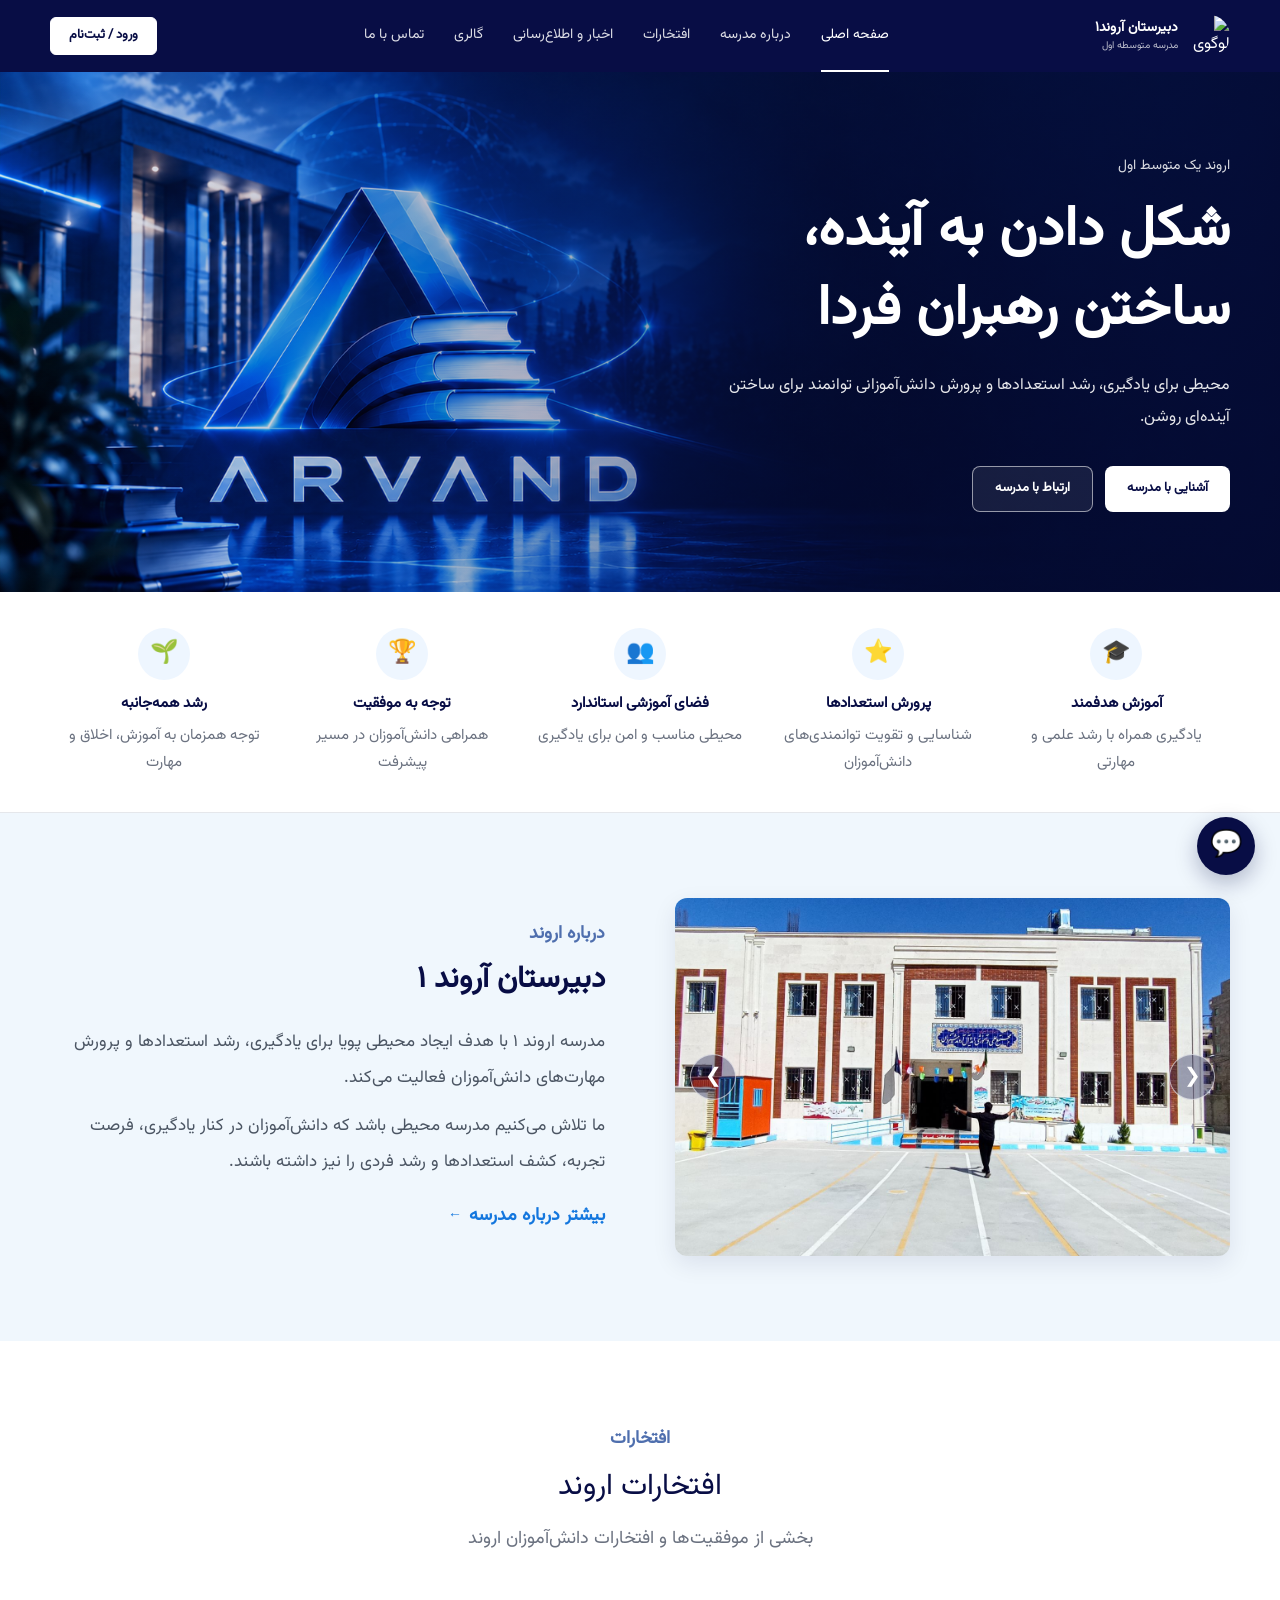
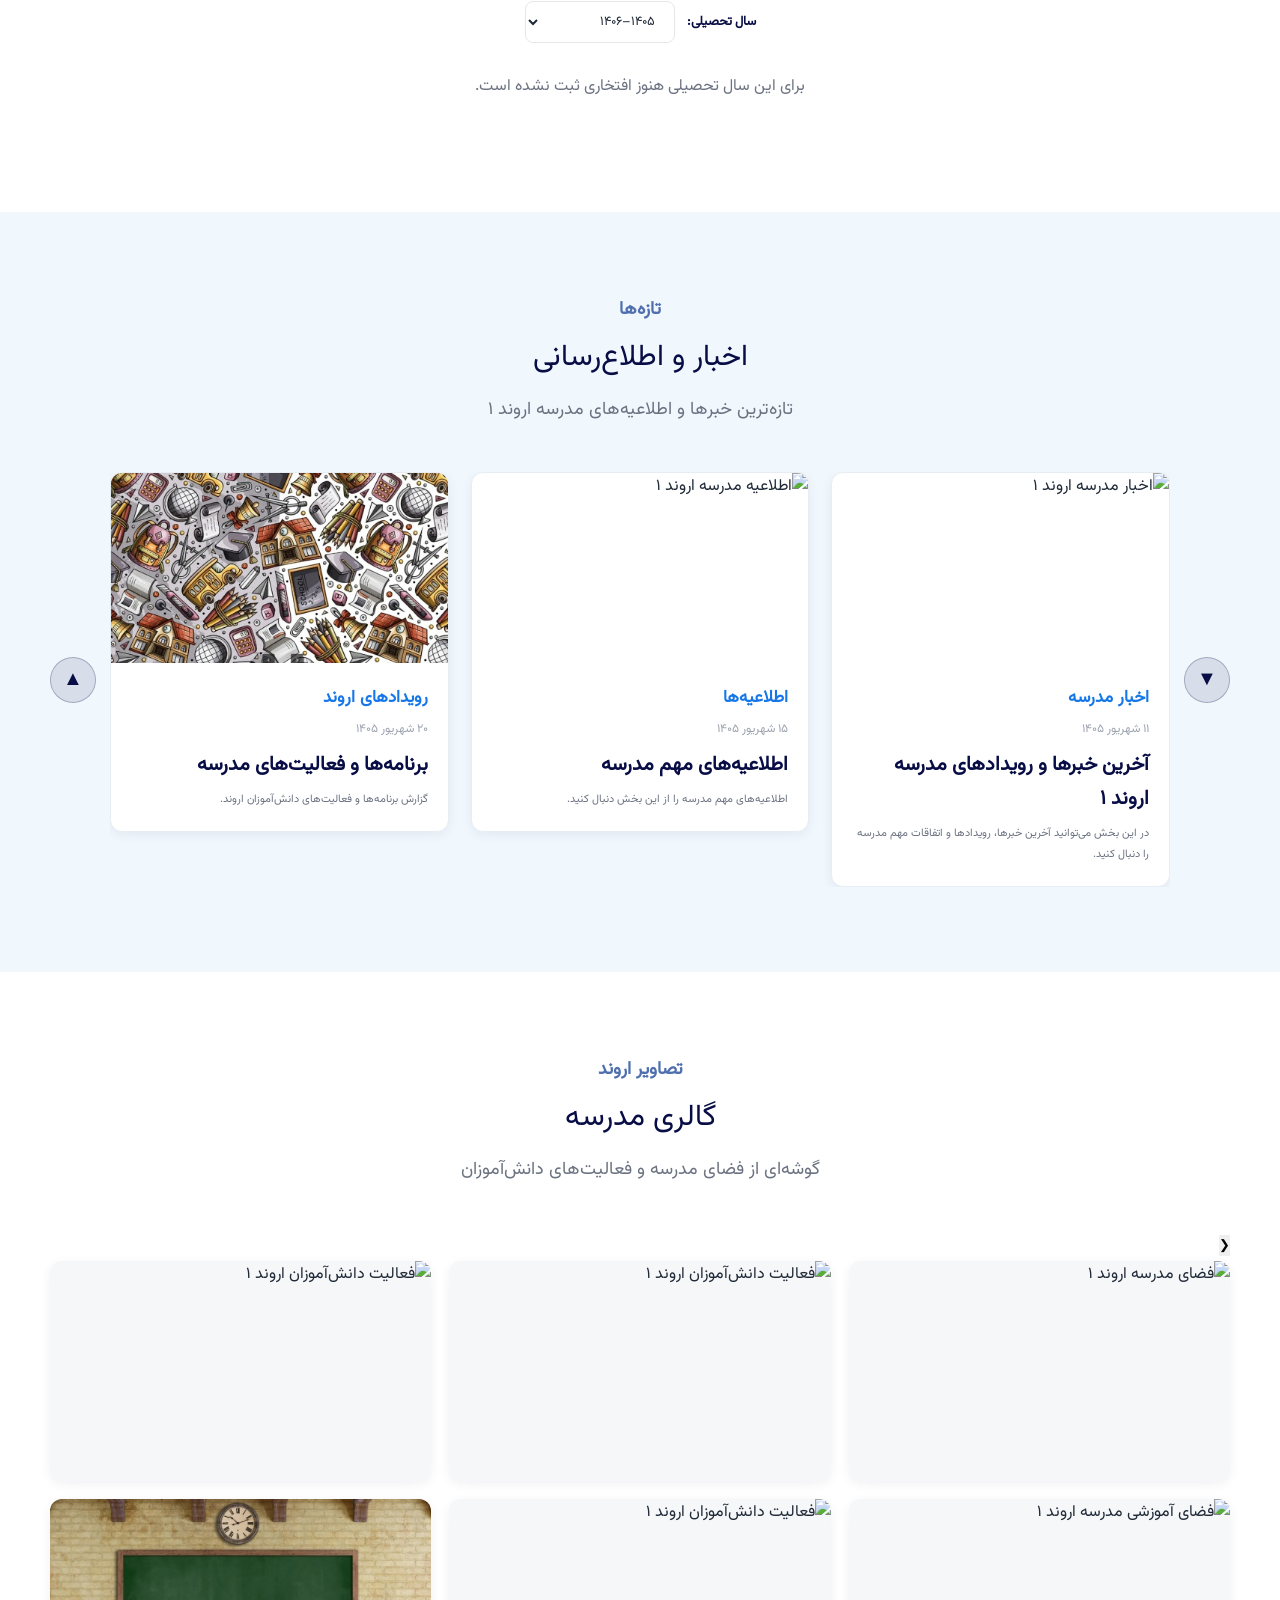
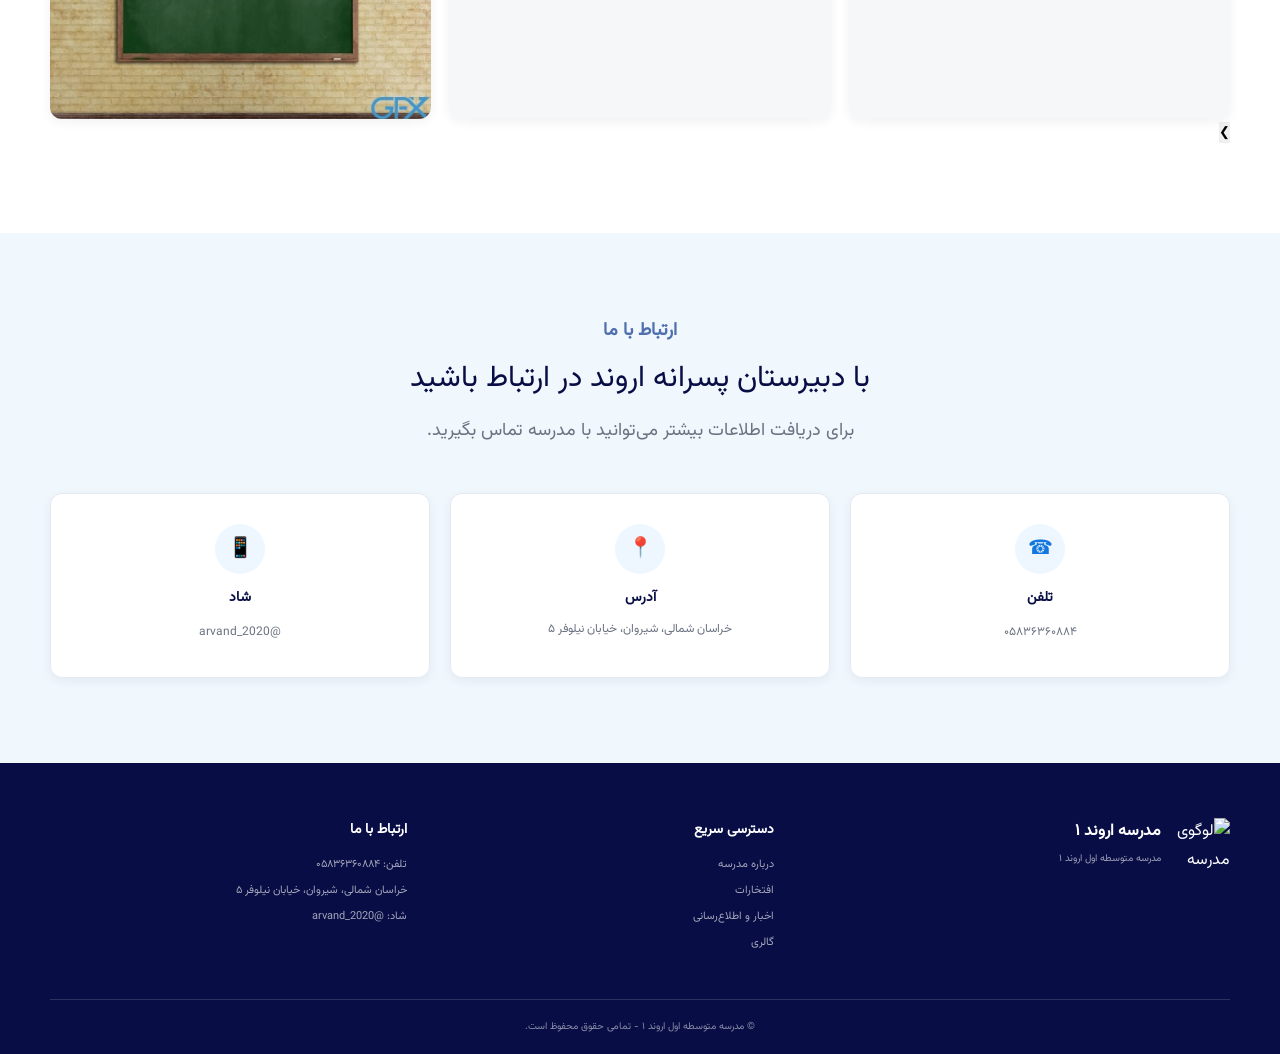
==== index.html @ f4afe536 "Initial new Arvand school website" ====
<!DOCTYPE html>
<html lang="fa" dir="rtl">

<head>
    <link rel="stylesheet" href="auth.css">
    <meta charset="UTF-8">
    <meta name="viewport" content="width=device-width, initial-scale=1.0">

    <meta
        name="description"
        content="وب‌سایت مدرسه اروند ۱؛ محیطی برای یادگیری، رشد استعدادها و ساختن آینده‌ای بهتر."
    >

    <title>دبیرستان اروند ۱</title>

    <link rel="stylesheet" href="style.css">
</head>

<body>

    <!-- ==================== Header ==================== -->

    <header class="site-header">

        <div class="container">

            <!-- Logo -->

            <a href="#home" class="logo" aria-label="مدرسه اروند ۱">

                <img
                    src="images/logo.jpg"
                    alt="لوگوی مدرسه اروند ۱"
                    class="logo-image"
                >

                <div class="logo-text">

                    <strong>دبیرستان آروند۱</strong>

                    <span>مدرسه متوسطه اول</span>

                </div>

            </a>


            <!-- Main Navigation -->

            <nav class="main-navigation" aria-label="منوی اصلی">

                <a href="#home" class="active">
                    صفحه اصلی
                </a>

                <a href="#about">
                    درباره مدرسه
                </a>

                <a href="#achievements">
                    افتخارات
                </a>

                <a href="#news">
                    اخبار و اطلاع‌رسانی
                </a>

                <a href="#gallery">
                    گالری
                </a>

                <a href="#contact">
                    تماس با ما
                </a>

            </nav>


                        <!-- Auth Button / User Menu -->

                        <a
                        href="auth.html"
                        class="auth-button"
                        id="authButton"
                    >
                        ورود / ثبت‌نام
                    </a>
        
        
                    <div class="user-menu" id="userMenu" hidden>
        
                        <button
                            class="user-button"
                            id="userButton"
                            type="button"
                            aria-label="منوی کاربر"
                        >
                            <span id="userButtonName">کاربر</span>
                            <span class="user-button-arrow">▾</span>
                        </button>
        
        
                        <div class="user-dropdown" id="userDropdown">
        
                            <button
                                class="user-dropdown-item"
                                type="button"
                                id="profileButton"
                            >
                                پروفایل
                            </button>
        
                            <button
                                class="user-dropdown-item"
                                type="button"
                                id="editProfileButton"
                            >
                                ویرایش پروفایل
                            </button>
        
                            <button
                                class="user-dropdown-item logout-button"
                                type="button"
                                id="logoutButton"
                            >
                                خروج
                            </button>
        
                        </div>
        
                    </div>
        
        
                    <!-- Mobile Menu Button -->
        
                    <button
                        class="mobile-menu-button"
                        type="button"
                        aria-label="باز کردن منو"
                        aria-expanded="false"
                    >
                        ☰
                    </button>
        
                </div>
        
            </header>


    <!-- ==================== Main ==================== -->

    <main>


        <!-- ==================== Hero ==================== -->

        <section id="home" class="hero">

            <div class="hero-background">

                <img
                    src="images/LOGGO.png"
                    alt="تصویر هویت بصری مدرسه اروند ۱"
                    class="hero-image"
                >

            </div>


            <div class="hero-overlay"></div>


            <div class="container">

                <div class="hero-content">

                    <span class="hero-label">
                        اروند یک متوسط اول
                    </span>

                    <h1>
                        شکل دادن به آینده،
                        <br>
                        ساختن رهبران فردا
                    </h1>

                    <p>
                        محیطی برای یادگیری، رشد استعدادها و پرورش
                        دانش‌آموزانی توانمند برای ساختن آینده‌ای روشن.
                    </p>


                    <div class="hero-buttons">

                        <a
                            href="#about"
                            class="button button-primary"
                        >
                            آشنایی با مدرسه
                        </a>

                        <a
                            href="#contact"
                            class="button button-secondary"
                        >
                            ارتباط با مدرسه
                        </a>

                    </div>

                </div>

            </div>

        </section>


        <!-- ==================== School Features ==================== -->

        <section class="school-features" aria-label="ویژگی‌های مدرسه">

            <div class="container">

                <div class="feature-grid">


                    <article class="feature-item">

                        <div class="feature-icon">
                            🎓
                        </div>

                        <div class="feature-content">

                            <h3>
                                آموزش هدفمند
                            </h3>

                            <p>
                                یادگیری همراه با رشد علمی و مهارتی
                            </p>

                        </div>

                    </article>


                    <article class="feature-item">

                        <div class="feature-icon">
                            ⭐
                        </div>

                        <div class="feature-content">

                            <h3>
                                پرورش استعدادها
                            </h3>

                            <p>
                                شناسایی و تقویت توانمندی‌های دانش‌آموزان
                            </p>

                        </div>

                    </article>


                    <article class="feature-item">

                        <div class="feature-icon">
                            👥
                        </div>

                        <div class="feature-content">

                            <h3>
                                فضای آموزشی استاندارد
                            </h3>

                            <p>
                                محیطی مناسب و امن برای یادگیری
                            </p>

                        </div>

                    </article>


                    <article class="feature-item">

                        <div class="feature-icon">
                            🏆
                        </div>

                        <div class="feature-content">

                            <h3>
                                توجه به موفقیت
                            </h3>

                            <p>
                                همراهی دانش‌آموزان در مسیر پیشرفت
                            </p>

                        </div>

                    </article>


                    <article class="feature-item">

                        <div class="feature-icon">
                            🌱
                        </div>

                        <div class="feature-content">

                            <h3>
                                رشد همه‌جانبه
                            </h3>

                            <p>
                                توجه همزمان به آموزش، اخلاق و مهارت
                            </p>

                        </div>

                    </article>


                </div>

            </div>

        </section>


        <!-- ==================== About ==================== -->

        <section id="about" class="about-section">

            <div class="container">

                <div class="about-content">


                    <div class="about-text">

                        <span class="section-label">
                            درباره اروند
                        </span>

                        <h2>
                         دبیرستان آروند ۱
                        </h2>

                        <p>
                            مدرسه اروند ۱ با هدف ایجاد محیطی پویا
                            برای یادگیری، رشد استعدادها و پرورش
                            مهارت‌های دانش‌آموزان فعالیت می‌کند.
                        </p>

                        <p>
                            ما تلاش می‌کنیم مدرسه محیطی باشد که
                            دانش‌آموزان در کنار یادگیری، فرصت تجربه،
                            کشف استعدادها و رشد فردی را نیز داشته باشند.
                        </p>


                        <a
                            href="about.html"
                            class="text-link"
                        >
                            بیشتر درباره مدرسه
                        </a>

                    </div>


                    <div class="about-image">

                        <button
                            class="about-slider-prev"
                            type="button"
                            aria-label="تصویر قبلی"
                        >
                            &#10094;
                        </button>
                    
                        <img
                            src="images/about.jpg"
                            alt="فضای دبیرستان اروند ۱"
                            id="aboutSliderImage"
                            data-images="images/about.jpg,images/about-2.jpg,images/about-3.jpg"
                        >
                    
                        <button
                            class="about-slider-next"
                            type="button"
                            aria-label="تصویر بعدی"
                        >
                            &#10095;
                        </button>
                    
                    </div>


                </div>

            </div>

        </section>


        <!-- ==================== Achievements ==================== -->

        <section
            id="achievements"
            class="achievements-section"
        >

            <div class="container">


                <div class="section-heading">

                    <span class="section-label">
                        افتخارات
                    </span>
                    <br>

                    <h2>
                        افتخارات اروند
                    </h2>

                    <p>
                        بخشی از موفقیت‌ها و افتخارات دانش‌آموزان اروند
                    </p>

                </div>


                <!-- School Year -->

                <div class="achievement-year-selector">

                    <label for="achievement-year">
                        سال تحصیلی:
                    </label>

                    <select id="achievement-year">

                        <option value="1405-1406">
                            ۱۴۰۵–۱۴۰۶
                        </option>

                        <option value="1404-1405">
                            ۱۴۰۴–۱۴۰۵
                        </option>

                        <option value="1403-1404">
                            ۱۴۰۳–۱۴۰۴
                        </option>

                    </select>

                </div>


                <div
                    class="achievement-content"
                    id="achievement-content"
                >

                    <p>
                        برای مشاهده افتخارات، سال تحصیلی را انتخاب کنید.
                    </p>

                </div>


                <div
                    class="achievement-cards"
                    id="achievement-cards"
                >


                    <article
                        class="achievement-card"
                        data-achievement="0"
                    >

                        <div class="card-icon">
                            🏆
                        </div>

                        <h3>
                            قبولی‌های تیزهوشان و نمونه
                        </h3>

                        <p>
                            مشاهده نتایج و افتخارات دانش‌آموزان
                        </p>

                    </article>


                    <article
                        class="achievement-card"
                        data-achievement="1"
                    >

                        <div class="card-icon">
                            🎓
                        </div>

                        <h3>
                            افتخارات علمی و آموزشی
                        </h3>

                        <p>
                            موفقیت‌های علمی و آموزشی دانش‌آموزان
                        </p>

                    </article>


                    <article
                        class="achievement-card"
                        data-achievement="2"
                    >

                        <div class="card-icon">
                            🏅
                        </div>

                        <h3>
                            افتخارات فرهنگی و ورزشی
                        </h3>

                        <p>
                            موفقیت‌های فرهنگی و ورزشی مدرسه
                        </p>

                    </article>


                </div>

            </div>

        </section>


        <!-- ==================== News ==================== -->

        <section id="news" class="news-section">

            <div class="container">


                <div class="section-heading">

                    <span class="section-label">
                        تازه‌ها
                    </span>
                    <br>

                    <h2>
                        اخبار و اطلاع‌رسانی
                    </h2>

                    <p>
                        تازه‌ترین خبرها و اطلاعیه‌های مدرسه اروند ۱
                    </p>

                </div>


                <div class="news-slider">

                    <button
                        class="news-slider-prev"
                        type="button"
                        aria-label="خبر قبلی"
                    >
                        &#9650;
                    </button>
                
                    <div class="news-cards">


                    <article
                        class="news-card"
                        data-news="0"
                    >

                        <div class="news-image">

                            <img
                                src="images/news-1.jpg"
                                alt="اخبار مدرسه اروند ۱"
                            >

                        </div>


                        <div class="news-content">

                            <span class="news-category">
                                اخبار مدرسه
                            </span>

                            <time
                                class="news-date"
                                datetime="2026-09-01"
                            >
                                ۱۱ شهریور ۱۴۰۵
                            </time>

                            <h3 style="font-size: 20px;">
                                آخرین خبرها و رویدادهای مدرسه اروند ۱
                            </h3>

                            <p>
                                در این بخش می‌توانید آخرین خبرها،
                                رویدادها و اتفاقات مهم مدرسه را دنبال کنید.
                            </p>

                        </div>

                    </article>


                    <article
                        class="news-card"
                        data-news="1"
                    >

                        <div class="news-image">

                            <img
                                src="images/news-2.jpg"
                                alt="اطلاعیه مدرسه اروند ۱"
                            >

                        </div>


                        <div class="news-content">

                            <span class="news-category">
                                اطلاعیه‌ها
                            </span>

                            <time
                                class="news-date"
                                datetime="2026-09-05"
                            >
                                ۱۵ شهریور ۱۴۰۵
                            </time>

                            <h3 style="font-size:20px ;">
                                اطلاعیه‌های مهم مدرسه
                            </h3>

                            <p>
                                اطلاعیه‌های مهم مدرسه را از این بخش دنبال کنید.
                            </p>

                        </div>

                    </article>


                    <article
                        class="news-card"
                        data-news="2"
                    >

                        <div class="news-image">

                            <img
                                src="images/news-3.jpg"
                                alt="رویداد مدرسه اروند ۱"
                            >

                        </div>


                        <div class="news-content">

                            <span class="news-category">
                                رویدادهای اروند
                            </span>

                            <time
                                class="news-date"
                                datetime="2026-09-10"
                            >
                                ۲۰ شهریور ۱۴۰۵
                            </time>

                            <h3 style="font-size: 20px;">
                                برنامه‌ها و فعالیت‌های مدرسه
                            </h3>


                            <p>
                                گزارش برنامه‌ها و فعالیت‌های دانش‌آموزان اروند.
                            </p>
                        </div>

                    </article>
                    <article
                    class="news-card"
                    data-news="3"
                >

                    <div class="news-image">

                        <img
                            src="images/news-4.jpg"
                            alt="خبر جدید مدرسه اروند ۱"
                        >

                    </div>


                    <div class="news-content">

                        <span class="news-category">
                            اخبار مدرسه
                        </span>

                        <time
                            class="news-date"
                            datetime="2026-09-15"
                        >
                            ۲۵ شهریور ۱۴۰۵
                        </time>

                        <h3 style="font-size: 20px;">
                            خبر جدید مدرسه اروند ۱
                        </h3>

                        <p>
                            متن این خبر جدید در این قسمت قرار می‌گیرد.
                        </p>

                    </div>

                </article>


                </div>

                <button
                    class="news-slider-next"
                    type="button"
                    aria-label="خبر بعدی"
                >
                    &#9660;
                </button>

            </div>

        </section>


        <!-- ==================== Gallery ==================== -->

        <section id="gallery" class="gallery-section">

            <div class="container">


                <div class="section-heading">

                    <span class="section-label">
                        تصاویر اروند
                    </span>
                    <br>

                    <h2>
                        گالری مدرسه
                    </h2>

                    <p>
                        گوشه‌ای از فضای مدرسه و فعالیت‌های دانش‌آموزان
                    </p>

                </div>


                <div class="gallery-slider">

                    <button
                        class="gallery-slider-prev"
                        type="button"
                        aria-label="تصویر قبلی"
                    >
                        &#10094;
                    </button>
                
                    <div class="gallery-grid">


                    <div
                        class="gallery-item"
                        data-gallery="0"
                    >

                        <img
                            src="images/gallery-1.jpg"
                            alt="فضای مدرسه اروند ۱"
                        >

                    </div>


                    <div
                        class="gallery-item"
                        data-gallery="1"
                    >

                        <img
                            src="images/gallery-2.jpg"
                            alt="فعالیت دانش‌آموزان اروند ۱"
                        >

                    </div>


                    <div
                        class="gallery-item"
                        data-gallery="2"
                    >

                        <img
                            src="images/gallery-3.jpg"
                            alt="فعالیت دانش‌آموزان اروند ۱"
                        >

                    </div>


                    <div
                        class="gallery-item"
                        data-gallery="3"
                    >

                        <img
                            src="images/gallery-4.jpg"
                            alt="فضای آموزشی مدرسه اروند ۱"
                        >

                    </div>


                    <div
                        class="gallery-item"
                        data-gallery="4"
                    >

                        <img
                            src="images/gallery-5.jpg"
                            alt="فعالیت دانش‌آموزان اروند ۱"
                        >

                    </div>


                    <div
                        class="gallery-item"
                        data-gallery="5"
                    >

                        <img
                            src="images/gallery-6.jpg"
                            alt="فضای مدرسه اروند ۱"
                        >

                    </div>


                </div>

                <button
                    class="gallery-slider-next"
                    type="button"
                    aria-label="تصویر بعدی"
                >
                    &#10095;
                </button>
            
            </div>

            </div>

        </section>


        <!-- ==================== Contact ==================== -->

        <section id="contact" class="contact-section">

            <div class="container">


                <div class="section-heading">

                    <span class="section-label">
                        ارتباط با ما
                    </span>
                    <br>

                    <h2>
                    با دبیرستان پسرانه اروند در ارتباط باشید
                    </h2>

                    <p>
                        برای دریافت اطلاعات بیشتر می‌توانید با مدرسه تماس بگیرید.
                    </p>

                </div>


                <div class="contact-grid">


                    <article class="contact-card">

                        <div class="contact-icon">
                            ☎
                        </div>

                        <h3>
                            تلفن
                        </h3>

                        <a href="tel:05836360884">
                            ۰۵۸۳۶۳۶۰۸۸۴
                        </a>

                    </article>


                    <article class="contact-card">

                        <div class="contact-icon">
                            📍
                        </div>

                        <h3>
                            آدرس
                        </h3>

                        <p>
                            خراسان شمالی، شیروان،
                            خیابان نیلوفر ۵
                        </p>

                    </article>


                    <article class="contact-card">

                        <div class="contact-icon">
                            📱
                        </div>

                        <h3>
                            شاد
                        </h3>

                        <a
                            href="#"
                            target="_blank"
                            rel="noopener"
                        >
                            @arvand_2020
                        </a>

                    </article>


                </div>

            </div>

        </section>


    </main>


    <!-- ==================== Footer ==================== -->

    <footer class="site-footer">

        <div class="container">


            <div class="footer-main">


                <!-- Footer Logo -->

                <div class="footer-brand">

                    <img
                        src="images/logo.jpg"
                        alt="لوگوی مدرسه اروند ۱"
                    >

                    <div>

                        <h3>
                            مدرسه اروند ۱
                        </h3>

                        <p>
                            مدرسه متوسطه اول اروند ۱
                        </p>

                    </div>

                </div>


                <!-- Quick Links -->

                <div class="footer-column">

                    <h3>
                        دسترسی سریع
                    </h3>

                    <a href="#about">
                        درباره مدرسه
                    </a>

                    <a href="#achievements">
                        افتخارات
                    </a>

                    <a href="#news">
                        اخبار و اطلاع‌رسانی
                    </a>

                    <a href="#gallery">
                        گالری
                    </a>

                </div>


                <!-- Contact -->

                <div class="footer-column">

                    <h3>
                        ارتباط با ما
                    </h3>

                    <p>
                        تلفن: ۰۵۸۳۶۳۶۰۸۸۴
                    </p>

                    <p>
                        خراسان شمالی، شیروان،
                        خیابان نیلوفر ۵
                    </p>

                    <a
                        href="#"
                        target="_blank"
                        rel="noopener"
                    >
                        شاد: @arvand_2020
                    </a>

                </div>


            </div>


            <div class="footer-bottom">

                <p>
                    © مدرسه متوسطه اول اروند ۱ - تمامی حقوق محفوظ است.
                </p>

            </div>


        </div>

    </footer>


    <!-- ==================== News Modal ==================== -->

    <div
        class="news-modal"
        id="newsModal"
        aria-hidden="true"
    >

        <div class="news-modal-content">

            <button
                class="news-modal-close"
                type="button"
                aria-label="بستن"
            >
                &times;
            </button>


            <button
                class="news-modal-prev"
                type="button"
                aria-label="خبر قبلی"
            >
                &#10094;
            </button>


            <div class="news-modal-body">

                <img
                    id="modalNewsImage"
                    src=""
                    alt=""
                >

                <div class="news-modal-text">

                    <span id="modalNewsCategory"></span>

                    <time id="modalNewsDate"></time>

                    <h2 id="modalNewsTitle"></h2>

                    <p id="modalNewsText"></p>

                </div>

            </div>


            <button
                class="news-modal-next"
                type="button"
                aria-label="خبر بعدی"
            >
                &#10095;
            </button>

        </div>

    </div>


    <!-- ==================== Gallery Modal ==================== -->

    <div
        class="gallery-modal"
        id="galleryModal"
        aria-hidden="true"
    >

        <div class="gallery-modal-content">

            <button
                class="gallery-modal-close"
                type="button"
                aria-label="بستن"
            >
                &times;
            </button>


            <button
                class="gallery-modal-prev"
                type="button"
                aria-label="تصویر قبلی"
            >
                &#10094;
            </button>


            <img
                id="modalGalleryImage"
                src=""
                alt=""
            >


            <button
                class="gallery-modal-next"
                type="button"
                aria-label="تصویر بعدی"
            >
                &#10095;
            </button>

        </div>

    </div>


    <!-- ==================== JavaScript ==================== -->
        <!-- ==================== Profile Modal ==================== -->

        <div
        class="profile-modal"
        id="profileModal"
        aria-hidden="true"
    >

        <div class="profile-modal-content">

            <button
                class="profile-modal-close"
                type="button"
                aria-label="بستن"
            >
                &times;
            </button>


            <div class="profile-modal-header">
                <h2 id="profileModalTitle">پروفایل</h2>
            </div>


            <!-- بخش نمایش پروفایل -->

            <div
                class="profile-view"
                id="profileView"
            >

                <div class="profile-field">
                    <span class="profile-field-label">نام و نام خانوادگی</span>
                    <strong id="profileFullName">—</strong>
                </div>

                <div class="profile-field">
                    <span class="profile-field-label">نام کاربری</span>
                    <strong id="profileUsername">—</strong>
                </div>

                <div class="profile-field">
                    <span class="profile-field-label">نقش</span>
                    <strong id="profileRole">—</strong>
                </div>

                <div class="profile-field">
                    <span class="profile-field-label">تاریخ ثبت‌نام</span>
                    <strong id="profileRegisteredAt">—</strong>
                </div>

                <div class="profile-field">
                    <span class="profile-field-label">آخرین ورود</span>
                    <strong id="profileLastLogin">—</strong>
                </div>

                <div class="profile-field">
                    <span class="profile-field-label">تعداد ورود</span>
                    <strong id="profileLoginCount">—</strong>
                </div>

            </div>


            <!-- بخش ویرایش پروفایل -->

            <form
                class="profile-edit"
                id="profileEditForm"
                hidden
            >

                <div class="profile-field-input">
                    <label for="editFullName">
                        نام و نام خانوادگی
                    </label>
                    <input
                        type="text"
                        id="editFullName"
                        name="fullName"
                    >
                </div>

                <div class="profile-field-input">
                    <label for="editRole">
                        نقش
                    </label>
                    <select
                        id="editRole"
                        name="role"
                    >
                        <option value="">انتخاب کنید</option>
                        <option value="دانش‌آموز">دانش‌آموز</option>
                        <option value="والد">والد</option>
                        <option value="کارمند">کارمند</option>
                        <option value="سایر">سایر</option>
                    </select>
                </div>

                <div class="profile-field-input">
                    <label for="editUsername">
                        نام کاربری
                    </label>
                    <input
                        type="text"
                        id="editUsername"
                        name="username"
                        disabled
                    >
                </div>

                <div
                    class="profile-message"
                    id="profileMessage"
                    aria-live="polite"
                ></div>

                <button
                    type="submit"
                    class="profile-submit"
                >
                    ذخیره تغییرات
                </button>

            </form>

        </div>

    </div>
        <!-- ==================== Chat Widget ==================== -->

        <button
        class="chat-bubble"
        id="chatBubble"
        type="button"
        aria-label="باز کردن گفتگو"
    >
        <span class="chat-bubble-icon">💬</span>
    </button>


    <div
        class="chat-window"
        id="chatWindow"
        aria-hidden="true"
    >

        <!-- Header -->

        <div class="chat-header">

            <div class="chat-header-title">

                <strong>پشتیبانی</strong>

                <span class="chat-header-status">
                    آنلاین
                </span>

            </div>

            <button
                class="chat-header-close"
                id="chatClose"
                type="button"
                aria-label="بستن"
            >
                &times;
            </button>

        </div>


        <!-- Body -->

        <div class="chat-body" id="chatBody"></div>


        <!-- Suggestions -->

        <div class="chat-suggestions" id="chatSuggestions">

            <button
                class="chat-suggestion"
                type="button"
                data-question="ساعت کاری مدرسه چنده؟"
            >
                ساعت کاری
            </button>

            <button
                class="chat-suggestion"
                type="button"
                data-question="آدرس مدرسه کجاست؟"
            >
                آدرس
            </button>

            <button
                class="chat-suggestion"
                type="button"
                data-question="شماره تماس مدرسه چیه؟"
            >
                شماره تماس
            </button>

            <button
                class="chat-suggestion"
                type="button"
                data-question="چطور ثبت‌نام کنم؟"
            >
                ثبت‌نام
            </button>

            <button
                class="chat-suggestion"
                type="button"
                data-question="مدرسه چه امکاناتی داره؟"
            >
                امکانات
            </button>

            <button
                class="chat-suggestion"
                type="button"
                data-question="کادر مدرسه چیا هستن؟"
            >
                کادر
            </button>

        </div>


        <!-- Footer -->

        <div class="chat-footer">

            <p class="chat-notice">
                با رفرش صفحه، گفتگو پاک می‌شود.
            </p>

            <form class="chat-form" id="chatForm">

                <input
                    type="text"
                    class="chat-input"
                    id="chatInput"
                    placeholder="سؤالتون رو بنویسید..."
                    autocomplete="off"
                >

                <button
                    type="submit"
                    class="chat-send"
                    aria-label="ارسال"
                >
                    ➤
                </button>

            </form>

        </div>

    </div>


    <link rel="stylesheet" href="chat.css">

    <script src="chat.js"></script>

    <script src="script.js"></script>
    

</body>

</html>
---- auth.css ----
/* =========================================================
   Arvand School 1
   Auth Page Stylesheet
   ========================================================= */


/* =========================================================
   1. Auth Header
   ========================================================= */

   .auth-header {
    position: sticky;
    top: 0;
    z-index: 100;
    width: 100%;
    padding: 14px 0;
    background: var(--primary-color);
    color: var(--white);
}

.auth-header .container {
    display: flex;
    align-items: center;
    justify-content: space-between;
}

.auth-header .logo {
    display: flex;
    align-items: center;
    gap: 10px;
    color: var(--white);
}

.auth-header .logo-image {
    width: 40px;
    height: 40px;
    object-fit: cover;
    border-radius: 50%;
}

.auth-header .logo-text {
    display: flex;
    flex-direction: column;
    gap: 2px;
}

.auth-header .logo-text strong {
    color: var(--white);
    font-size: 15px;
    font-weight: 800;
    line-height: 1.3;
}

.auth-header .logo-text span {
    color: rgba(255, 255, 255, 0.72);
    font-size: 11px;
    line-height: 1.3;
}


/* =========================================================
   2. Auth Main
   ========================================================= */

   .auth-main {
    position: relative;
    min-height: calc(100vh - 68px);
    display: flex;
    align-items: center;
    justify-content: center;
    padding: 40px 20px;
    background: var(--background-light);
}


/* =========================================================
   3. Auth Wrapper
   ========================================================= */

.auth-wrapper {
    display: grid;
    grid-template-columns: 1fr 1fr;
    width: min(100%, 1000px);
    min-height: 70vh;
    background: var(--white);
    border: 1px solid var(--border-color);
    border-radius: var(--radius-lg);
    box-shadow: var(--shadow-md);
    overflow: hidden;
}


/* =========================================================
   4. Auth Panel
   ========================================================= */

.auth-panel {
    position: relative;
    display: flex;
    flex-direction: column;
    padding: 40px 35px;
    background: var(--white);
    border: 1px solid var(--border-color);
    border-radius: var(--radius-md);
    margin: 15px;
    transition:
        background 0.35s ease,
        opacity 0.35s ease,
        border-color 0.35s ease;
    cursor: pointer;
}


/* حالت فعال */

.auth-panel.active {
    background: var(--white);
    border-color: var(--primary-color);
    opacity: 1;
    cursor: default;
    box-shadow: 0 4px 15px rgba(8, 13, 69, 0.08);
}


/* حالت غیرفعال */

.auth-panel:not(.active) {
    background: #F5F6F8;
    border-color: #E5E7EB;
    opacity: 0.85;
}

.auth-panel:not(.active):hover {
    opacity: 1;
    border-color: var(--secondary-color);
}


/* =========================================================
   5. Auth Panel Title (حالت دکمه)
   ========================================================= */

.auth-panel-title {
    margin-bottom: 25px;
    text-align: center;
}

.auth-panel-title h2 {
    display: inline-block;
    margin: 0;
    padding: 10px 28px;
    border-radius: 50px;
    background: var(--background-light);
    color: var(--text-light);
    font-size: 18px;
    font-weight: 700;
    line-height: 1.4;
    transition:
        background 0.35s ease,
        color 0.35s ease,
        transform 0.35s ease;
}

.auth-panel.active .auth-panel-title h2 {
    background: var(--primary-color);
    color: var(--white);
    transform: scale(1.05);
}


/* =========================================================
   6. Auth Form
   ========================================================= */

.auth-form {
    display: flex;
    flex-direction: column;
    gap: 14px;

    width: 100%;
    margin: 0 auto;

    transition: opacity 0.35s ease;
}


/* حالت غیرفعال: فرم دیده میشه ولی کم‌رنگ */

.auth-panel:not(.active) .auth-form {
    opacity: 0.55;
    pointer-events: none;
    filter: grayscale(0.3);
}


/* =========================================================
   7. Auth Field
   ========================================================= */

.auth-field {
    display: flex;
    flex-direction: column;
    gap: 6px;
}

.auth-field label {
    color: var(--primary-color);
    font-size: 13px;
    font-weight: 600;
}

.auth-field input,
.auth-field select {
    width: 100%;
    height: 46px;
    padding: 0 15px;

    border: 1px solid var(--border-color);
    border-radius: var(--radius-sm);

    background: var(--white);
    color: var(--text-color);

    font-family: inherit;
    font-size: 14px;

    outline: none;

    transition:
        border-color 0.25s ease,
        box-shadow 0.25s ease;
}

.auth-field input:focus,
.auth-field select:focus {
    border-color: var(--secondary-color);
    box-shadow: 0 0 0 3px rgba(79, 111, 174, 0.10);
}

.auth-field input::placeholder {
    color: #9CA3AF;
    font-size: 13px;
}


/* =========================================================
   8. Auth Message
   ========================================================= */

.auth-message {
    min-height: 20px;
    font-size: 13px;
    line-height: 1.7;
    text-align: center;
}

.auth-message.error {
    color: #DC2626;
}

.auth-message.success {
    color: #16A34A;
}


/* =========================================================
   9. Auth Submit Button
   ========================================================= */

.auth-submit {
    width: 100%;
    height: 48px;

    margin-top: 4px;
    padding: 0 20px;

    background: var(--primary-color);
    color: var(--white);

    border: 1px solid var(--primary-color);
    border-radius: var(--radius-sm);

    font-family: inherit;
    font-size: 15px;
    font-weight: 700;

    cursor: pointer;

    transition:
        background 0.25s ease,
        transform 0.25s ease,
        border-color 0.25s ease;
}

.auth-submit:hover {
    background: var(--primary-dark);
    border-color: var(--primary-dark);
    transform: translateY(-1px);
}

.auth-submit:active {
    transform: translateY(0);
}
/* =========================================================
   9.5 Guest Link
   ========================================================= */

   .auth-guest {
    padding: 18px 20px 25px;
    text-align: center;
    background: var(--background-light);
}

.auth-guest-link {
    display: inline-block;

    padding: 8px 18px;

    color: var(--secondary-color);
    font-size: 13px;
    font-weight: 600;

    border: 1px solid var(--secondary-color);
    border-radius: 50px;

    transition:
        background 0.2s ease,
        color 0.2s ease;
}

.auth-guest-link:hover {
    background: var(--secondary-color);
    color: var(--white);
}


/* =========================================================
   10. Mobile
   ========================================================= */

@media (max-width: 768px) {

    .auth-wrapper {
        grid-template-columns: 1fr;
        grid-template-rows: auto auto;
    }

    .auth-panel {
        padding: 40px 22px;
    }

    .auth-panel-login {
        border-left: none;
        border-bottom: 1px solid var(--border-color);
    }

    .auth-panel-register {
        border-right: none;
        border-top: 1px solid var(--border-color);
    }

    .auth-panel-title h2 {
        font-size: 22px;
    }

    .auth-form {
        gap: 14px;
    }

    .auth-field input,
    .auth-field select {
        height: 44px;
        font-size: 13px;
    }

    .auth-submit {
        height: 46px;
        font-size: 14px;
    }

}

@media (max-width: 480px) {

    .auth-panel {
        padding: 30px 16px;
    }

    .auth-panel-title {
        margin-bottom: 25px;
    }

    .auth-panel-title h2 {
        font-size: 20px;
    }

}
---- style.css ----
/* =========================================================
   Arvand School 1
   Main Stylesheet
   ========================================================= */


/* =========================================================
   1. Variables
   ========================================================= */

   :root {
    --primary-color: #080D45;
    --primary-dark: #05082F;
    --secondary-color: #4F6FAE;

    --text-color: #1F2937;
    --text-light: #6B7280;

    --background-color: #FFFFFF;
    --background-light: #F5F7F9;

    --border-color: #E5E7EB;
    --white: #FFFFFF;

    --shadow-sm: 0 3px 12px rgba(8, 13, 69, 0.06);
    --shadow-md: 0 8px 25px rgba(8, 13, 69, 0.09);
    --shadow-lg: 0 15px 40px rgba(8, 13, 69, 0.13);

    --container-width: 1180px;
    --section-padding: 85px;

    --radius-sm: 8px;
    --radius-md: 12px;
    --radius-lg: 18px;

    --transition: 0.25s ease;
}
@font-face {
    font-family: "Vazirmatn";
    src: url("fonts/Vazirmatn-Regular.woff2") format("woff2");
    font-weight: 400;
    font-style: normal;
    font-display: swap;
}


/* =========================================================
   2. Reset
   ========================================================= */

*,
*::before,
*::after {
    box-sizing: border-box;
    margin: 0;
    padding: 0;
}

html {
    scroll-behavior: smooth;
    direction: rtl;
}

body {
    font-family: "Vazirmatn", Arial, sans-serif;
    background: var(--background-color);
    color: var(--text-color);
    direction: rtl;
    line-height: 1.8;
    overflow-x: hidden;
}

img {
    display: block;
    max-width: 100%;
}

a {
    color: inherit;
    text-decoration: none;
}

button,
input,
select,
textarea {
    font-family: inherit;
}

button {
    border: 0;
    cursor: pointer;
}


/* =========================================================
   3. Container
   ========================================================= */

.container {
    width: min(100% - 40px, var(--container-width));
    margin-inline: auto;
}


/* =========================================================
   4. Header
   ========================================================= */

/* ==================== Header ==================== */

.site-header {
    position: sticky;
    top: 0;
    z-index: 1000;
    width: 100%;
    background: var(--primary-color);
    color: var(--white);
}

.site-header .container {
    min-height: 72px;
    display: flex;
    align-items: center;
    justify-content: space-between;
    gap: 35px;
}


/* Logo */

.logo {
    display: flex;
    align-items: center;
    gap: 10px;
    flex-shrink: 0;
    color: var(--white);
}

.logo-image {
    width: 42px;
    height: 42px;
    object-fit: cover;
    border-radius: 50%;
}

.logo-text {
    display: flex;
    flex-direction: column;
    gap: 1px;
}

.logo-text strong {
    color: var(--white);
    font-size: 14px;
    font-weight: 800;
    line-height: 1.4;
}

.logo-text span {
    color: rgba(255, 255, 255, 0.72);
    font-size: 10px;
    line-height: 1.4;
}


/* Main Navigation */

.main-navigation {
    display: flex;
    align-items: center;
    justify-content: center;
    gap: 30px;
    margin-inline: auto;
}

.main-navigation a {
    position: relative;
    display: flex;
    align-items: center;
    height: 72px;
    color: rgba(255, 255, 255, 0.86);
    font-size: 14px;
    font-weight: 500;
    white-space: nowrap;
    transition: color var(--transition);
}

.main-navigation a::after {
    content: "";
    position: absolute;
    right: 0;
    bottom: 0;
    left: 0;
    height: 2px;
    background: var(--white);
    transform: scaleX(0);
    transform-origin: center;
    transition: transform var(--transition);
}

.main-navigation a:hover,
.main-navigation a.active {
    color: var(--white);
}

.main-navigation a:hover::after,
.main-navigation a.active::after {
    transform: scaleX(1);
}


/* Mobile Menu Button */

.mobile-menu-button {
    display: none;
    width: 42px;
    height: 42px;
    align-items: center;
    justify-content: center;
    border: 0;
    background: transparent;
    color: var(--white);
    font-size: 25px;
    cursor: pointer;
}
/* =========================================================
   4.5 Auth Button & User Menu
   ========================================================= */

   .auth-button {
    display: inline-flex;
    align-items: center;
    justify-content: center;

    min-height: 38px;
    padding: 0 18px;

    background: var(--white);
    color: var(--primary-color);

    border: 1px solid var(--white);
    border-radius: 6px;

    font-size: 13px;
    font-weight: 700;
    white-space: nowrap;

    transition:
        background 0.25s ease,
        color 0.25s ease,
        transform 0.25s ease;
}
.auth-button[hidden] {
    display: none;
}


.auth-button:hover {
    background: transparent;
    color: var(--white);
    transform: translateY(-1px);
}


.user-menu {
    position: relative;
}

.user-button {
    display: inline-flex;
    align-items: center;
    gap: 6px;

    min-height: 38px;
    padding: 0 14px;

    background: rgba(255, 255, 255, 0.10);
    color: var(--white);

    border: 1px solid rgba(255, 255, 255, 0.30);
    border-radius: 6px;

    font-family: inherit;
    font-size: 13px;
    font-weight: 600;
    cursor: pointer;

    transition: background 0.25s ease;
}

.user-button:hover {
    background: rgba(255, 255, 255, 0.18);
}

.user-button-arrow {
    font-size: 10px;
    opacity: 0.7;
}


.user-dropdown {
    position: absolute;
    top: calc(100% + 8px);
    left: 0;

    min-width: 170px;

    background: var(--white);
    border: 1px solid var(--border-color);
    border-radius: 8px;
    box-shadow: var(--shadow-md);

    padding: 6px;

    opacity: 0;
    visibility: hidden;
    transform: translateY(-6px);

    transition:
        opacity 0.2s ease,
        visibility 0.2s ease,
        transform 0.2s ease;

    z-index: 200;
}

.user-dropdown.open {
    opacity: 1;
    visibility: visible;
    transform: translateY(0);
}

.user-dropdown-item {
    display: block;
    width: 100%;
    padding: 9px 12px;

    background: transparent;
    color: var(--text-color);

    border: 0;
    border-radius: 5px;

    font-family: inherit;
    font-size: 13px;
    text-align: right;
    white-space: nowrap;
    cursor: pointer;

    transition:
        background 0.2s ease,
        color 0.2s ease;
}

.user-dropdown-item:hover {
    background: var(--background-light);
    color: var(--primary-color);
}

.user-dropdown-item.logout-button {
    color: #DC2626;
}

.user-dropdown-item.logout-button:hover {
    background: #FEF2F2;
    color: #DC2626;
}


/* =========================================================
   4.6 Profile Modal
   ========================================================= */

.profile-modal {
    position: fixed;
    inset: 0;
    z-index: 2000;

    display: flex;
    align-items: center;
    justify-content: center;

    padding: 30px;

    background: rgba(3, 7, 28, 0.78);

    opacity: 0;
    visibility: hidden;

    transition:
        opacity 0.25s ease,
        visibility 0.25s ease;
}

.profile-modal.active {
    opacity: 1;
    visibility: visible;
}

.profile-modal-content {
    position: relative;

    width: min(100%, 480px);
    max-height: 85vh;
    overflow-y: auto;

    padding: 35px 30px;

    background: var(--white);
    border-radius: var(--radius-lg);
    box-shadow: var(--shadow-lg);
}

.profile-modal-close {
    position: absolute;
    top: 15px;
    left: 15px;

    width: 36px;
    height: 36px;

    display: flex;
    align-items: center;
    justify-content: center;

    border-radius: 50%;
    background: transparent;
    color: var(--primary-color);

    font-size: 22px;
    line-height: 1;

    cursor: pointer;

    transition: background 0.2s ease;
}

.profile-modal-close:hover {
    background: var(--background-light);
}

.profile-modal-header {
    margin-bottom: 25px;
    text-align: center;
}

.profile-modal-header h2 {
    margin: 0;
    color: var(--primary-color);
    font-size: 22px;
    font-weight: 800;
}


/* نمایش پروفایل */

.profile-view {
    display: flex;
    flex-direction: column;
    gap: 14px;
}

.profile-field {
    display: flex;
    justify-content: space-between;
    align-items: center;
    gap: 12px;

    padding: 12px 14px;

    background: var(--background-light);
    border-radius: var(--radius-sm);
}

.profile-field-label {
    color: var(--text-light);
    font-size: 13px;
}

.profile-field strong {
    color: var(--primary-color);
    font-size: 14px;
    font-weight: 700;
}


/* فرم ویرایش */

.profile-edit {
    display: flex;
    flex-direction: column;
    gap: 14px;
}

.profile-field-input {
    display: flex;
    flex-direction: column;
    gap: 6px;
}

.profile-field-input label {
    color: var(--primary-color);
    font-size: 13px;
    font-weight: 600;
}

.profile-field-input input,
.profile-field-input select {
    width: 100%;
    height: 44px;
    padding: 0 14px;

    border: 1px solid var(--border-color);
    border-radius: var(--radius-sm);

    background: var(--white);
    color: var(--text-color);

    font-family: inherit;
    font-size: 14px;

    outline: none;

    transition:
        border-color 0.2s ease,
        box-shadow 0.2s ease;
}

.profile-field-input input:focus,
.profile-field-input select:focus {
    border-color: var(--secondary-color);
    box-shadow: 0 0 0 3px rgba(79, 111, 174, 0.10);
}

.profile-field-input input:disabled {
    background: var(--background-light);
    color: var(--text-light);
    cursor: not-allowed;
}

.profile-message {
    min-height: 20px;
    text-align: center;
    font-size: 13px;
}

.profile-message.error {
    color: #DC2626;
}

.profile-message.success {
    color: #16A34A;
}

.profile-submit {
    width: 100%;
    height: 46px;

    background: var(--primary-color);
    color: var(--white);

    border: 1px solid var(--primary-color);
    border-radius: var(--radius-sm);

    font-family: inherit;
    font-size: 14px;
    font-weight: 700;

    cursor: pointer;

    transition: background 0.25s ease;
}

.profile-submit:hover {
    background: var(--primary-dark);
}


/* ریسپانسیو موبایل */

@media (max-width: 768px) {

    .auth-button {
        display: none;
    }

}

/* =========================================================
   5. Hero
   ========================================================= */
/* ==================== Hero ==================== */

.hero {
    position: relative;
    min-height: 520px;
    display: flex;
    align-items: center;
    overflow: hidden;
    color: var(--white);
}

.hero-background {
    position: absolute;
    inset: 0;
    z-index: 0;
}

.hero-image {
    width: 100%;
    height: 100%;
    object-fit: cover;
    object-position: center;
}

.hero-overlay {
    position: absolute;
    inset: 0;
    z-index: 1;
    background: linear-gradient(
        90deg,
        rgba(8, 13, 69, 0.08) 0%,
        rgba(8, 13, 69, 0.35) 45%,
        rgba(5, 8, 47, 0.82) 100%
    );
}

.hero .container {
    position: relative;
    z-index: 2;
}

.hero-content {
    width: min(100%, 600px);
    margin-right: 0;
    margin-left: auto;
    padding: 80px 0;
}

.hero-label {
    display: inline-block;
    margin-bottom: 14px;
    color: rgba(255, 255, 255, 0.85);
    font-size: 14px;
    font-weight: 500;
}

.hero h1 {
    margin-bottom: 20px;
    color: var(--white);
    font-size: clamp(36px, 4.5vw, 56px);
    font-weight: 800;
    line-height: 1.4;
}

.hero-content > p {
    max-width: 520px;
    margin-bottom: 32px;
    color: rgba(255, 255, 255, 0.9);
    font-size: 16px;
    line-height: 2;
}

.hero-buttons {
    display: flex;
    align-items: center;
    gap: 12px;
    flex-wrap: wrap;
}

.hero-buttons a {
    min-height: 46px;
    padding: 0 22px;
    display: inline-flex;
    align-items: center;
    justify-content: center;
    border-radius: var(--radius-sm);
    font-size: 13px;
    font-weight: 600;
    transition:
        transform var(--transition),
        background-color var(--transition),
        color var(--transition);
}

.hero-buttons a:hover {
    transform: translateY(-2px);
}

.button-primary {
    background: var(--white);
    color: var(--primary-color);
}

.button-primary:hover {
    background: #F3F4F6;
}

.button-secondary {
    border: 1px solid rgba(255, 255, 255, 0.55);
    background: rgba(255, 255, 255, 0.08);
    color: var(--white);
}

.button-secondary:hover {
    background: rgba(255, 255, 255, 0.16);
}


/* =========================================================
   6. School Features
   ========================================================= */

.school-features {
    position: relative;
    background: var(--white);
    border-bottom: 1px solid var(--border-color);
}

.feature-grid {
    display: grid;
    grid-template-columns: repeat(5, 1fr);
    gap: 10px;
    padding: 28px 0;
}

.feature-item {
    min-width: 0;
    display: flex;
    flex-direction: column;
    align-items: center;
    text-align: center;
    padding: 8px 12px;
}

.feature-icon {
    width: 52px;
    height: 52px;
    display: flex;
    align-items: center;
    justify-content: center;
    margin-bottom: 10px;
    border-radius: 50%;
    background: #EEF6FF;
    color: #1477DE;
    font-size: 23px;
}

.feature-content h3 {
    margin-bottom: 5px;
    color: var(--primary-color);
    font-size: 15px;
    font-weight: 700;
}

.feature-content p {
    color: var(--text-light);
    font-size: 15px;
    line-height: 1.8;
}


/* =========================================================
   7. General Sections
   ========================================================= */

.about-section,
.achievements-section,
.news-section,
.gallery-section,
.contact-section {
    position: relative;
    padding: var(--section-padding) 0;
}

.section-heading {
    max-width: 700px;
    margin: 0 auto 45px;
    text-align: center;
}

.section-label {
    display: inline-block;
    margin-bottom: 8px;
    color: var(--secondary-color);
    font-size: 18px;
    font-weight: 800;
    line-height: 1.5;
}

.section-heading h2 {
    position: relative;
    display: inline-block;
    margin-bottom: 10px;
    color: var(--primary-color);
    font-size: 30px;
    font-weight: 500;
    line-height: 1.7;
}

.section-heading p {
    color: var(--text-light);
    font-size: 18px;
    line-height: 1.9;
}


/* =========================================================
   8. About
   ========================================================= */

.about-section {
    background: #F0F7FD;
}

.about-content {
    display: grid;
    grid-template-columns: 1fr 1fr;
    align-items: center;
    gap: 70px;
}

.about-text {
    order: 2;
}

.about-image {
    order: 1;
    overflow: hidden;
    border-radius: var(--radius-md);
    box-shadow: var(--shadow-md);
}

.about-image img {
    width: 100%;
    aspect-ratio: 1.55 / 1;
    object-fit: cover;
    transition: transform 0.45s ease;
}
.about-image {
    position: relative;
}

.about-slider-prev,
.about-slider-next {
    position: absolute;
    top: 50%;
    transform: translateY(-50%);
    width: 46px;
    height: 46px;
    display: flex;
    align-items: center;
    justify-content: center;
    border: 1px solid rgba(255, 255, 255, 0.6);
    border-radius: 50%;
    background: rgba(8, 13, 69, 0.35);
    color: #FFFFFF;
    font-size: 20px;
    cursor: pointer;
    z-index: 2;
    transition: background 0.25s ease, transform 0.25s ease;
}

.about-slider-prev {
    right: 15px;
}

.about-slider-next {
    left: 15px;
}

.about-slider-prev:hover,
.about-slider-next:hover {
    background: rgba(8, 13, 69, 0.85);
    transform: translateY(-50%) scale(1.05);
}

.about-image:hover img {
    transform: scale(1.025);
}

.about-text .section-label {
    margin-bottom: 5px;
}

.about-text h2 {
    margin-bottom: 18px;
    color: var(--primary-color);
    font-size: 30px;
    font-weight: 800;
}

.about-text p {
    margin-bottom: 12px;
    color: #4B5563;
    font-size: 17px;
    line-height: 2.1;
}

.text-link {
    display: inline-flex;
    align-items: center;
    gap: 7px;
    margin-top: 8px;
    color: #1477DE;
    font-size: 18px;
    font-weight: 700;
    transition: color var(--transition);
}

.text-link::after {
    content: "←";
    font-size: 14px;
    transition: transform var(--transition);
}

.text-link:hover {
    color: var(--primary-color);
}

.text-link:hover::after {
    transform: translateX(-3px);
}


/* =========================================================
   9. Achievements
   ========================================================= */

.achievements-section {
    background: var(--white);
}

.achievement-year-selector {
    display: flex;
    align-items: center;
    justify-content: center;
    gap: 12px;
    margin-bottom: 30px;
}

.achievement-year-selector label {
    color: var(--primary-color);
    font-size: 13px;
    font-weight: 600;
}

.achievement-year-selector select {
    min-width: 150px;
    height: 42px;
    padding: 0 15px;
    border: 1px solid var(--border-color);
    border-radius: var(--radius-sm);
    outline: none;
    background: var(--white);
    color: var(--text-color);
    font-size: 13px;
    cursor: pointer;
    transition:
        border-color var(--transition),
        box-shadow var(--transition);
}

.achievement-year-selector select:focus {
    border-color: var(--secondary-color);
    box-shadow: 0 0 0 3px rgba(79, 111, 174, 0.10);
}

.achievement-content {
    margin-bottom: 25px;
    color: var(--text-light);
    text-align: center;
    font-size: 16px;
}

.achievement-cards {
    display: grid;
    grid-template-columns: repeat(3, 1fr);
    gap: 18px;
}

.achievement-card {
    position: relative;
    padding: 28px 22px;
    border: 1px solid #EDF0F4;
    border-radius: var(--radius-md);
    background: var(--white);
    text-align: center;
    box-shadow: var(--shadow-sm);
    cursor: pointer;
    transition:
        transform var(--transition),
        box-shadow var(--transition),
        border-color var(--transition);
}

.achievement-card:hover {
    transform: translateY(-4px);
    border-color: #D9E4F2;
    box-shadow: var(--shadow-md);
}

.card-icon {
    width: 50px;
    height: 50px;
    display: flex;
    align-items: center;
    justify-content: center;
    margin: 0 auto 12px;
    border-radius: 50%;
    background: #EEF6FF;
    font-size: 22px;
}

.achievement-card h3 {
    margin-bottom: 7px;
    color: var(--primary-color);
    font-size: 18px;
    font-weight: 700;
}

.achievement-card p {
    color: var(--text-light);
    font-size: 11px;
    line-height: 1.8;
}


/* =========================================================
   10. News
   ========================================================= */

.news-section {
    background: #F0F7FD;
}
.news-slider {
    position: relative;
    padding: 0 60px;
}

.news-slider-prev,
.news-slider-next {
    position: absolute;
    top: 50%;
    transform: translateY(-50%);
    width: 46px;
    height: 46px;
    display: flex;
    align-items: center;
    justify-content: center;
    border: 1px solid rgba(8, 13, 69, 0.25);
    border-radius: 50%;
    background: rgba(8, 13, 69, 0.10);
    color: #080D45;
    font-size: 20px;
    cursor: pointer;
    z-index: 2;
    transition: background 0.25s ease, transform 0.25s ease;
}

.news-slider-prev {
    right: auto;
    left:0;
}

.news-slider-next {
    left: auto;
    right: 0;
}

.news-slider-prev:hover,
.news-slider-next:hover {
    background: rgba(8, 13, 69, 0.85);
    color: #FFFFFF;
    transform: translateY(-50%) scale(1.05);
}

.news-cards {
    display: flex;
    gap: 22px;
    overflow-x: hidden;
    overflow-y: hidden;
    scroll-behavior: smooth;
    align-items: flex-start;
}

.news-card {
    flex: 0 0 calc((100% - 44px) / 3);
}

.news-card {
    overflow: hidden;
    border: 1px solid #E8EDF3;
    border-radius: var(--radius-md);
    background: var(--white);
    box-shadow: var(--shadow-sm);
    cursor: pointer;
    transition:
        transform var(--transition),
        box-shadow var(--transition);
}

.news-card:hover {
    transform: translateY(-4px);
    box-shadow: var(--shadow-md);
}

.news-image {
    overflow: hidden;
    height: 190px;
}

.news-image img {
    width: 100%;
    height: 100%;
    object-fit: cover;
    transition: transform 0.45s ease;
}

.news-card:hover .news-image img {
    transform: scale(1.04);
}

.news-content {
    padding: 20px;
}

.news-category {
    display: inline-block;
    margin-bottom: 5px;
    color: #1677E8;
    font-size: 17px;
    font-weight: 700;
}

.news-date {
    display: block;
    margin-bottom: 8px;
    color: #9CA3AF;
    font-size: 12px;
    font-weight: 400;
}

.news-content h3 {
    margin-bottom: 8px;
    color: var(--primary-color);
    font-size: 14px;
    font-weight: 700;
    line-height: 1.7;
}

.news-content p {
    color: var(--text-light);
    font-size: 11px;
    line-height: 1.9;
}


/* =========================================================
   11. Gallery
   ========================================================= */

/* =========================================================
   11. Gallery
   ========================================================= */

   .gallery-section {
    background: var(--white);
}

.gallery-grid {
    display: grid;
    grid-template-columns: repeat(3, 1fr);
    gap: 18px;
}

.gallery-item {
    position: relative;
    overflow: hidden;
    height: 220px;
    border-radius: var(--radius-md);
    background: var(--background-light);
    cursor: pointer;
    box-shadow: var(--shadow-sm);
}

.gallery-item img {
    width: 100%;
    height: 100%;
    object-fit: cover;
    transition:
        transform 0.45s ease,
        filter 0.45s ease;
}

.gallery-item::after {
    content: "";
    position: absolute;
    inset: 0;
    background: rgba(8, 13, 69, 0.18);
    opacity: 0;
    transition: opacity var(--transition);
}

.gallery-item:hover img {
    transform: scale(1.06);
    filter: brightness(0.92);
}

.gallery-item:hover::after {
    opacity: 1;
}

.gallery-item::before {
    content: "⌕";
    position: absolute;
    top: 50%;
    left: 50%;
    z-index: 2;
    width: 42px;
    height: 42px;
    display: flex;
    align-items: center;
    justify-content: center;
    border: 1px solid rgba(255, 255, 255, 0.75);
    border-radius: 50%;
    background: rgba(8, 13, 69, 0.65);
    color: var(--white);
    font-size: 22px;
    opacity: 0;
    transform: translate(-50%, -50%) scale(0.8);
    transition:
        opacity var(--transition),
        transform var(--transition);
}

.gallery-item:hover::before {
    opacity: 1;
    transform: translate(-50%, -50%) scale(1);
}


/* =========================================================
   12. Contact
   ========================================================= */

.contact-section {
    background: #F0F7FD;
}

.contact-grid {
    display: grid;
    grid-template-columns: repeat(3, 1fr);
    gap: 20px;
}

.contact-card {
    padding: 30px 22px;
    border: 1px solid #E4EAF1;
    border-radius: var(--radius-md);
    background: var(--white);
    text-align: center;
    box-shadow: var(--shadow-sm);
    transition:
        transform var(--transition),
        box-shadow var(--transition);
}

.contact-card:hover {
    transform: translateY(-3px);
    box-shadow: var(--shadow-md);
}

.contact-icon {
    width: 50px;
    height: 50px;
    display: flex;
    align-items: center;
    justify-content: center;
    margin: 0 auto 12px;
    border-radius: 50%;
    background: #EEF6FF;
    color: #1477DE;
    font-size: 20px;
}

.contact-card h3 {
    margin-bottom: 7px;
    color: var(--primary-color);
    font-size: 14px;
    font-weight: 700;
}

.contact-card p,
.contact-card a {
    color: var(--text-light);
    font-size: 12px;
    line-height: 1.9;
}

.contact-card a {
    transition: color var(--transition);
}

.contact-card a:hover {
    color: #1677E8;
}


/* =========================================================
   13. Footer
   ========================================================= */

.site-footer {
    background: var(--primary-color);
    color: var(--white);
}

.footer-main {
    display: grid;
    grid-template-columns: 1.3fr 1fr 1.2fr;
    gap: 70px;
    padding: 55px 0 40px;
}

.footer-brand {
    display: flex;
    align-items: flex-start;
    gap: 14px;
}

.footer-brand img {
    width: 55px;
    height: 55px;
    object-fit: contain;
}

.footer-brand h3 {
    margin-bottom: 3px;
    color: var(--white);
    font-size: 16px;
    font-weight: 800;
}

.footer-brand p {
    color: rgba(255, 255, 255, 0.60);
    font-size: 10px;
}

.footer-column {
    display: flex;
    flex-direction: column;
    align-items: flex-start;
}

.footer-column h3 {
    margin-bottom: 12px;
    color: var(--white);
    font-size: 14px;
    font-weight: 700;
}

.footer-column a,
.footer-column p {
    margin-bottom: 5px;
    color: rgba(255, 255, 255, 0.63);
    font-size: 11px;
    line-height: 1.9;
    transition: color var(--transition);
}

.footer-column a:hover {
    color: var(--white);
}

.footer-bottom {
    padding: 18px 0;
    border-top: 1px solid rgba(255, 255, 255, 0.15);
    text-align: center;
}

.footer-bottom p {
    color: rgba(255, 255, 255, 0.52);
    font-size: 10px;
}
/* =========================================================
   About Page - Stats
   ========================================================= */

   .about-stats {
    padding: var(--section-padding) 0;
    background: var(--white);
}

.about-stats .section-heading {
    max-width: 700px;
    margin: 0 auto 50px;
    text-align: center;
}

.about-stats .section-heading .section-label {
    display: inline-block;
    margin-bottom: 12px;
    color: var(--secondary-color);
    font-size: 15px;
    font-weight: 600;
}

.about-stats .section-heading h2 {
    margin: 0 0 14px;
    color: var(--primary-color);
    font-size: 34px;
    font-weight: 800;
    line-height: 1.5;
}

.about-stats .section-heading p {
    margin: 0;
    color: var(--text-light);
    font-size: 17px;
    line-height: 2;
}

.about-stats-grid {
    display: grid;
    grid-template-columns: repeat(4, 1fr);
    gap: 22px;
}

.about-stat {
    padding: 30px 20px;
    border: 1px solid var(--border-color);
    border-radius: var(--radius-lg);
    background: var(--background-light);
    text-align: center;
    transition: var(--transition);
}

.about-stat:hover {
    transform: translateY(-4px);
    box-shadow: var(--shadow-md);
}

.about-stat strong {
    display: block;
    margin-bottom: 8px;
    color: var(--primary-color);
    font-size: 34px;
    font-weight: 800;
    line-height: 1.3;
}

.about-stat span {
    color: var(--text-light);
    font-size: 15px;
    font-weight: 500;
}
/* =========================================================
   About Page - Memories
   ========================================================= */

   .about-memories {
    padding: var(--section-padding) 0;
    background: var(--background-light);
}

.about-memories .section-heading {
    max-width: 700px;
    margin: 0 auto 50px;
    text-align: center;
}

.about-memories .section-heading .section-label {
    display: inline-block;
    margin-bottom: 12px;
    color: var(--secondary-color);
    font-size: 15px;
    font-weight: 600;
}

.about-memories .section-heading h2 {
    margin: 0 0 14px;
    color: var(--primary-color);
    font-size: 34px;
    font-weight: 800;
    line-height: 1.5;
}

.about-memories .section-heading p {
    margin: 0;
    color: var(--text-light);
    font-size: 17px;
    line-height: 2;
}

.memories-gallery {
    display: grid;
    grid-template-columns: 2fr 1fr;
    grid-template-rows: 220px 220px;
    gap: 18px;
}

.memory-main,
.memory-small {
    overflow: hidden;
    border-radius: var(--radius-lg);
    background: var(--white);
    box-shadow: var(--shadow-sm);
}

.memory-main {
    grid-row: 1 / 3;
}

.memory-main img,
.memory-small img {
    display: block;
    width: 100%;
    height: 100%;
    object-fit: cover;
    transition: transform 0.45s ease;
}

.memory-main:hover img,
.memory-small:hover img {
    transform: scale(1.04);
}

.memories-link {
    margin-top: 30px;
    text-align: center;
}

.memories-link .text-link {
    display: inline-flex;
    align-items: center;
    gap: 8px;
    color: var(--primary-color);
    font-size: 16px;
    font-weight: 700;
    transition: color var(--transition);
}

.memories-link .text-link:hover {
    color: var(--secondary-color);
}

/* =========================================================
   14. News Modal
   ========================================================= */

.news-modal {
    position: fixed;
    inset: 0;
    z-index: 2000;
    display: flex;
    align-items: center;
    justify-content: center;
    padding: 30px;
    background: rgba(3, 7, 28, 0.78);
    opacity: 0;
    visibility: hidden;
    transition:
        opacity 0.25s ease,
        visibility 0.25s ease;
}

.news-modal.active {
    opacity: 1;
    visibility: visible;
}

.news-modal-content {
    position: relative;
    width: min(100%, 900px);
    max-height: 82vh;
    overflow: hidden;
    border-radius: var(--radius-lg);
    background: var(--white);
    box-shadow: var(--shadow-lg);
}

.news-modal-body {
    display: grid;
    grid-template-columns: 1fr 1fr;
    max-height: 82vh;
}

.news-modal-body > img {
    width: 100%;
    height: 100%;
    min-height: 420px;
    object-fit: cover;
}

.news-modal-text {
    overflow-y: auto;
    padding: 55px 40px;
    align-self: center;
}

.news-modal-text span {
    display: block;
    margin-bottom: 5px;
    color: #1677E8;
    font-size: 11px;
    font-weight: 700;
}

.news-modal-text time {
    display: block;
    margin-bottom: 15px;
    color: #9CA3AF;
    font-size: 10px;
}

.news-modal-text h2 {
    margin-bottom: 15px;
    color: var(--primary-color);
    font-size: 25px;
    line-height: 1.6;
}

.news-modal-text p {
    color: var(--text-light);
    font-size: 13px;
    line-height: 2.1;
}

.news-modal-close,
.gallery-modal-close {
    position: absolute;
    top: 15px;
    left: 15px;
    z-index: 5;
    width: 38px;
    height: 38px;
    display: flex;
    align-items: center;
    justify-content: center;
    border-radius: 50%;
    background: rgba(8, 13, 69, 0.82);
    color: var(--white);
    font-size: 24px;
    line-height: 1;
    transition: background var(--transition);
}

.news-modal-close:hover,
.gallery-modal-close:hover {
    background: var(--primary-color);
}

.news-modal-prev,
.news-modal-next {
    position: absolute;
    top: 50%;
    z-index: 5;
    width: 40px;
    height: 40px;
    display: flex;
    align-items: center;
    justify-content: center;
    border-radius: 50%;
    background: rgba(8, 13, 69, 0.78);
    color: var(--white);
    font-size: 18px;
    transform: translateY(-50%);
    transition: background var(--transition);
}

.news-modal-prev:hover,
.news-modal-next:hover {
    background: var(--primary-color);
}

.news-modal-prev {
    right: 15px;
}

.news-modal-next {
    left: 15px;
}


/* =========================================================
   15. Gallery Modal
   ========================================================= */

.gallery-modal {
    position: fixed;
    inset: 0;
    z-index: 2000;
    display: flex;
    align-items: center;
    justify-content: center;
    padding: 30px;
    background: rgba(3, 7, 28, 0.90);
    opacity: 0;
    visibility: hidden;
    transition:
        opacity 0.25s ease,
        visibility 0.25s ease;
}

.gallery-modal.active {
    opacity: 1;
    visibility: visible;
}

.gallery-modal-content {
    position: relative;
    width: min(100%, 1000px);
    height: min(82vh, 700px);
    display: flex;
    align-items: center;
    justify-content: center;
}

.gallery-modal-content > img {
    max-width: 90%;
    max-height: 100%;
    width: auto;
    height: auto;
    object-fit: contain;
    border-radius: var(--radius-sm);
}

.gallery-modal-prev,
.gallery-modal-next {
    position: absolute;
    top: 50%;
    width: 45px;
    height: 45px;
    display: flex;
    align-items: center;
    justify-content: center;
    border-radius: 50%;
    background: rgba(255, 255, 255, 0.12);
    color: var(--white);
    font-size: 20px;
    transform: translateY(-50%);
    transition:
        background var(--transition),
        transform var(--transition);
}

.gallery-modal-prev:hover,
.gallery-modal-next:hover {
    background: rgba(255, 255, 255, 0.22);
}

.gallery-modal-prev {
    right: 0;
}

.gallery-modal-next {
    left: 0;
}


/* =========================================================
   16. Tablet
   ========================================================= */

@media (max-width: 992px) {

    :root {
        --section-padding: 70px;
    }

    .site-header .container {
        gap: 20px;
    }

    .main-navigation {
        gap: 20px;
    }

    .main-navigation a {
        font-size: 12px;
    }

    .hero {
        min-height: 420px;
    }

    .hero-content {
        width: 55%;
    }

    .feature-grid {
        grid-template-columns: repeat(3, 1fr);
        row-gap: 25px;
    }

    .about-content {
        gap: 40px;
    }

    .achievement-cards,
    .gallery-grid {
        grid-template-columns: repeat(2, 1fr);
    }
    
    .news-cards {
        display: flex;
        flex-direction: column;
        gap: 14px;
        height: 430px;
        overflow: hidden;
    }
    
    .news-card {
        flex: 0 0 208px;
        width: 100%;
    }
    
    .news-image {
        height: 180px;
        aspect-ratio: auto;
        flex-shrink: 0;
    }
    
    .news-content {
        padding: 18px;
    }
    
    .news-content h3 {
        font-size: 16px;
        line-height: 1.7;
    }
    
    .news-content p {
        font-size: 13px;
        line-height: 1.9;
        display: -webkit-box;
        -webkit-line-clamp: 3;
        -webkit-box-orient: vertical;
        overflow: hidden;
    }

    .contact-grid {
        grid-template-columns: repeat(3, 1fr);
        gap: 12px;
    }

    .footer-main {
        gap: 35px;
    }
}


/* =========================================================
   17. Mobile
   ========================================================= */

@media (max-width: 768px) {

    :root {
        --section-padding: 60px;
    }

    .container {
        width: min(100% - 30px, var(--container-width));
    }


    /* Header */

    .site-header .container {
        min-height: 65px;
    }

    .logo-image {
        width: 43px;
        height: 43px;
    }

    .logo-text strong {
        font-size: 14px;
    }

    .logo-text span {
        font-size: 9px;
    }

    .main-navigation {
        position: absolute;
        top: 100%;
        right: 15px;
        left: 15px;
        display: flex;
        flex-direction: column;
        align-items: stretch;
        gap: 0;
        margin: 0;
        padding: 8px;
        border-radius: 0 0 12px 12px;
        background: var(--primary-color);
        box-shadow: var(--shadow-md);
        opacity: 0;
        visibility: hidden;
        transform: translateY(-8px);
        transition:
            opacity var(--transition),
            visibility var(--transition),
            transform var(--transition);
    }

    .main-navigation.menu-open {
        opacity: 1;
        visibility: visible;
        transform: translateY(0);
    }

    .main-navigation a {
        height: auto;
        min-height: 45px;
        padding: 0 15px;
        justify-content: flex-start;
        border-radius: 7px;
        font-size: 18px;
    }

    .main-navigation a::after {
        display: none;
    }

    .main-navigation a:hover,
    .main-navigation a.active {
        background: rgba(255, 255, 255, 0.08);
    }

    .mobile-menu-button {
        display: flex;
    }


    /* Hero */

    .hero {
        min-height: 540px;
        align-items: flex-end;
    }

    .hero-overlay {
        background:
            linear-gradient(
                180deg,
                rgba(8, 13, 69, 0.08) 0%,
                rgba(5, 8, 47, 0.34) 35%,
                rgba(5, 8, 47, 0.94) 100%
            );
    }

    .hero-content {
        width: 100%;
        padding: 60px 0 55px;
        text-align: center;
    }

    .hero-label {
        font-size: 11px;
    }

    .hero h1 {
        font-size: clamp(28px, 8vw, 38px);
        line-height: 1.55;
    }

    .hero-content > p {
        margin-inline: auto;
        font-size: 12px;
        line-height: 2;
    }

    .hero-buttons {
        justify-content: center;
    }


    /* Features */

    .feature-grid {
        grid-template-columns: repeat(2, 1fr);
        gap: 8px;
        padding: 25px 0;
    }

    .feature-item:last-child {
        grid-column: 1 / -1;
    }

    .feature-icon {
        width: 46px;
        height: 46px;
        font-size: 20px;
    }

    .feature-content h3 {
        font-size: 12px;
    }

    .feature-content p {
        font-size: 10px;
    }


    /* General Sections */

    .section-heading {
        margin-bottom: 32px;
    }

    .section-heading h2 {
        font-size: 24px;
    }

    .section-heading p {
        font-size: 12px;
    }


    /* About */

    .about-content {
        grid-template-columns: 1fr;
        gap: 30px;
    }

    .about-text {
        order: 1;
    }

    .about-image {
        order: 2;
    }

    .about-text h2 {
        font-size: 25px;
    }

    .about-text p {
        font-size: 12px;
    }


    /* Cards */

    .achievement-cards,
.gallery-grid {
    grid-template-columns: 1fr;
}

.news-slider {
    padding: 0 1px;
}

.news-cards {
    display: flex;
    flex-direction: column;
    gap: 14px;
    height: 485px;
    overflow: hidden;
}

.news-card {
    flex: 0 0 230px;
    width: 100%;
    height: 240px;
}

.news-image {
    height: 100px;
}

.news-content {
    padding: 14px 16px;
}

.news-category {
    font-size: 14px;
    margin-bottom: 3px;
}

.news-date {
    font-size: 11px;
    margin-bottom: 5px;
}

.news-content h3 {
    font-size: 16px !important;
    line-height: 1.6;
    margin-bottom: 5px;
}

.news-content p {
    font-size: 12px;
    line-height: 1.8;
}

    .achievement-card {
        padding: 25px 18px;
    }

    

    .gallery-item {
        height: 240px;
    }


    /* Contact */

    .contact-grid {
        grid-template-columns: 1fr;
    }


    /* Footer */

    .footer-main {
        grid-template-columns: 1fr;
        gap: 35px;
        padding: 45px 0 30px;
    }

    .footer-column {
        align-items: flex-start;
    }


    /* News Modal */

    .news-modal {
        padding: 15px;
    }

    .news-modal-content {
        max-height: 90vh;
    }

    .news-modal-body {
        grid-template-columns: 1fr;
        max-height: 90vh;
        overflow-y: auto;
    }

    .news-modal-body > img {
        min-height: 220px;
        max-height: 280px;
    }

    .news-modal-text {
        padding: 30px 25px 35px;
    }

    .news-modal-text h2 {
        font-size: 20px;
    }

    .news-modal-text p {
        font-size: 12px;
    }

    .news-modal-prev {
        right: 10px;
    }

    .news-modal-next {
        left: 10px;
    }


    /* Gallery Modal */

    .gallery-modal {
        padding: 15px;
    }

    .gallery-modal-content {
        height: 85vh;
    }

    .gallery-modal-content > img {
        max-width: 88%;
    }

    .gallery-modal-prev,
    .gallery-modal-next {
        width: 38px;
        height: 38px;
        font-size: 17px;
    }

    .gallery-modal-prev {
        right: 0;
    }

    .gallery-modal-next {
        left: 0;
    }
    
    .news-slider {
        position: relative;
        padding: 55px 20px;
    }
    
    .news-slider-prev,
    .news-slider-next {
        width: 36px;
        height: 36px;
    
        position: absolute;
    
        display: flex;
        align-items: center;
        justify-content: center;
    
        right: 50%;
        left: auto;
    
        border: none;
        border-radius: 50%;
    
        background: var(--primary-color);
        color: var(--white);
    
        font-size: 18px;
        font-weight: 700;
    
        box-shadow: 0 4px 12px rgba(0, 0, 0, 0.15);
    
        transform: translateX(50%);
        transition: all 0.25s ease;
    }
    
    .news-slider-prev {
        top: 5px;
    }
    
    .news-slider-next {
        top: auto;
        bottom: 5px;
    }
    
    .news-slider-prev:hover,
    .news-slider-next:hover {
        background: var(--primary-dark);
        transform: translateX(50%) scale(1.08);
    }
}


/* =========================================================
   18. Small Mobile
   ========================================================= */

@media (max-width: 480px) {

    :root {
        --section-padding: 50px;
    }

    .container {
        width: min(100% - 24px, var(--container-width));
    }

    .logo-text strong {
        font-size: 13px;
    }

    .hero {
        min-height: 500px;
    }

    .hero-content {
        padding-bottom: 45px;
    }

    .hero h1 {
        font-size: 27px;
    }

    .hero-content > p {
        font-size: 11px;
    }

    .button {
        min-height: 42px;
        padding: 0 18px;
        font-size: 11px;
    }

    .feature-grid {
        grid-template-columns: 1fr 1fr;
    }

    .feature-item {
        padding-inline: 5px;
    }

    .section-heading h2 {
        font-size: 22px;
    }

    .about-text h2 {
        font-size: 23px;
    }

    .news-image {
        height: 100px;
    }

    .gallery-item {
        height: 210px;
    }

    .achievement-year-selector {
        flex-direction: column;
        gap: 8px;
    }

    .achievement-year-selector select {
        width: 100%;
        max-width: 220px;
    }

    .news-modal-close,
    .gallery-modal-close {
        width: 34px;
        height: 34px;
        font-size: 21px;
    }
}


/* =========================================================
   19. Accessibility / Reduced Motion
   ========================================================= */

@media (prefers-reduced-motion: reduce) {

    *,
    *::before,
    *::after {
        scroll-behavior: auto !important;
        transition-duration: 0.01ms !important;
        animation-duration: 0.01ms !important;
        animation-iteration-count: 1 !important;
    }
}
/* ==================== About Page Hero ==================== */

.about-page-hero {
    padding: 100px 0 90px;
    background: var(--background-light);
    text-align: center;
}

.about-page-hero-content {
    max-width: 800px;
    margin: 0 auto;
}

.about-page-hero .section-label {
    display: inline-block;
    margin-bottom: 18px;
    color: var(--secondary-color);
    font-size: 15px;
    font-weight: 600;
}

.about-page-hero h1 {
    margin: 0 0 18px;
    color: var(--primary-color);
    font-size: 42px;
    font-weight: 800;
    line-height: 1.5;
}

.about-page-hero p {
    margin: 0 auto;
    max-width: 650px;
    color: var(--text-light);
    font-size: 18px;
    line-height: 2;
}
/* ==================== About Introduction ==================== */

.about-introduction {
    padding: var(--section-padding) 0;
    background: var(--white);
}

.about-introduction-content {
    display: grid;
    grid-template-columns: 1fr 1fr;
    align-items: center;
    gap: 70px;
}

.about-introduction-text {
    max-width: 560px;
}

.about-introduction-text .section-label {
    display: inline-block;
    margin-bottom: 14px;
    color: var(--secondary-color);
    font-size: 15px;
    font-weight: 600;
}

.about-introduction-text h2 {
    margin: 0 0 22px;
    color: var(--primary-color);
    font-size: 34px;
    font-weight: 800;
    line-height: 1.5;
}

.about-introduction-text p {
    margin: 0 0 16px;
    color: var(--text-light);
    font-size: 17px;
    line-height: 2;
}

.about-introduction-text p:last-child {
    margin-bottom: 0;
}

.about-introduction-image {
    width: 100%;
    overflow: hidden;
    border-radius: var(--radius-lg);
}

.about-introduction-image img {
    display: block;
    width: 100%;
    height: 390px;
    object-fit: cover;
}


/* ==================== About History ==================== */

.about-history {
    padding: var(--section-padding) 0;
    background: var(--background-light);
}

.about-history .section-heading {
    max-width: 700px;
    margin: 0 auto 55px;
    text-align: center;
}

.about-history .section-heading .section-label {
    display: inline-block;
    margin-bottom: 12px;
    color: var(--secondary-color);
    font-size: 15px;
    font-weight: 600;
}

.about-history .section-heading h2 {
    margin: 0 0 14px;
    color: var(--primary-color);
    font-size: 34px;
    font-weight: 800;
    line-height: 1.5;
}

.about-history .section-heading p {
    margin: 0;
    color: var(--text-light);
    font-size: 17px;
    line-height: 2;
}


/* Foundation */

.school-foundation {
    display: grid;
    grid-template-columns: 220px 1fr;
    align-items: center;
    gap: 40px;
    max-width: 900px;
    margin: 0 auto 65px;
    padding: 30px 35px;
    background: var(--white);
    border: 1px solid var(--border-color);
    border-radius: var(--radius-lg);
    box-shadow: var(--shadow-sm);
}

.foundation-year {
    display: flex;
    flex-direction: column;
    align-items: center;
    justify-content: center;
    min-height: 120px;
    padding: 20px;
    background: var(--primary-color);
    border-radius: var(--radius-md);
    text-align: center;
}

.foundation-year span {
    margin-bottom: 8px;
    color: rgba(255, 255, 255, 0.75);
    font-size: 14px;
}

.foundation-year strong {
    color: var(--white);
    font-size: 30px;
    font-weight: 800;
}

.foundation-text h3 {
    margin: 0 0 10px;
    color: var(--primary-color);
    font-size: 23px;
    font-weight: 700;
}

.foundation-text p {
    margin: 0;
    color: var(--text-light);
    font-size: 16px;
    line-height: 2;
}


/* Timeline */

.history-timeline {
    position: relative;
    display: flex;
    justify-content: space-between;
    align-items: flex-start;
    max-width: 850px;
    margin: 0 auto 55px;
    padding: 0 20px;
}

.timeline-line {
    position: absolute;
    top: 13px;
    right: 45px;
    left: 45px;
    height: 2px;
    background: var(--border-color);
}

.timeline-item {
    position: relative;
    z-index: 1;
    display: flex;
    flex-direction: column;
    align-items: center;
    gap: 12px;
    width: 100px;
    padding: 0;
    border: 0;
    background: transparent;
    cursor: pointer;
    font-family: inherit;
}

.timeline-dot {
    width: 27px;
    height: 27px;
    border: 4px solid var(--background-light);
    border-radius: 50%;
    background: var(--border-color);
    box-shadow: 0 0 0 1px var(--border-color);
    transition: var(--transition);
}

.timeline-year {
    color: var(--text-light);
    font-size: 15px;
    font-weight: 600;
    transition: var(--transition);
}

.timeline-item:hover .timeline-dot {
    background: var(--secondary-color);
    box-shadow: 0 0 0 1px var(--secondary-color);
}

.timeline-item:hover .timeline-year {
    color: var(--primary-color);
}

.timeline-item.active .timeline-dot {
    background: var(--primary-color);
    box-shadow: 0 0 0 1px var(--primary-color);
}

.timeline-item.active .timeline-year {
    color: var(--primary-color);
    font-weight: 800;
}


/* Timeline Content */

.history-content {
    display: grid;
    grid-template-columns: 1fr 1fr;
    align-items: center;
    gap: 60px;
    max-width: 1000px;
    margin: 0 auto;
    padding: 35px;
    background: var(--white);
    border: 1px solid var(--border-color);
    border-radius: var(--radius-lg);
    box-shadow: var(--shadow-sm);
}

.history-content-text {
    padding: 10px;
}

.history-content-year {
    display: inline-block;
    margin-bottom: 12px;
    color: var(--secondary-color);
    font-size: 16px;
    font-weight: 700;
}

.history-content-text h3 {
    margin: 0 0 15px;
    color: var(--primary-color);
    font-size: 26px;
    font-weight: 800;
}

.history-content-text p {
    margin: 0;
    color: var(--text-light);
    font-size: 16px;
    line-height: 2;
}

.history-content-image {
    overflow: hidden;
    border-radius: var(--radius-md);
}

.history-content-image img {
    display: block;
    width: 100%;
    height: 300px;
    object-fit: cover;
}

/* =========================================
   ARVAND — Founders, Staff & Teachers
   ========================================= */

/* ---------- 1. Founders ---------- */

/* =========================================
   ARVAND — Founders, Staff & Teachers
   ========================================= */

/* ---------- 1. Founders ---------- */
.founders-section {
    padding: var(--section-padding) 0;
    background: var(--white);
}

.founders-grid {
    display: flex;
    flex-wrap: nowrap;
    align-items: flex-start;
    justify-content: center;
    gap: 8px;

    width: 100%;
    padding: 0 10px;

    background-color: var(--white);
    color: var(--text-color);

    overflow-x: auto;
    overscroll-behavior-x: contain;
}

.founder-card {
    flex: 1 1 0;
    min-width: 0;
    padding: 12px 8px;

    text-align: center;
    color: var(--white);

    background-color: var(--primary-color);
    border: 1px solid rgba(255, 255, 255, 0.15);
    border-radius: 10px;

    overflow-wrap: anywhere;
}

.founder-image {
    width: 76px;
    height: 76px;
    margin: 0 auto 10px;

    border-radius: 50%;
    overflow: hidden;

    background-color: var(--white);
    border: 2px solid rgba(255, 255, 255, 0.65);
}

.founder-image img {
    display: block;
    width: 100%;
    height: 100%;

    object-fit: cover;
    object-position: center;
    border-radius: 50%;
}

.founder-info {
    display: flex;
    flex-direction: column;
    align-items: center;
    gap: 5px;
}

.founder-info h3 {
    margin: 0;
    color: var(--white);
    font-size: 13px;
    line-height: 1.8;
}

.founder-info > span {
    color: rgba(255, 255, 255, 0.75);
    font-size: 11px;
}

.founder-details {
    width: 100%;
    margin-top: 8px;
    padding-top: 8px;

    color: rgba(255, 255, 255, 0.85);
    border-top: 1px solid rgba(255, 255, 255, 0.15);

    text-align: right;
    font-size: 12px;
    line-height: 1.9;

    overflow-wrap: anywhere;
}

.founder-details p {
    margin: 0;
}

.founder-more-button {
    margin-top: 8px;
    padding: 5px 13px;

    
        color: var(--primary-color);
        background-color: var(--white);
    

    border: 1px solid transparent;
    border-radius: 5px;

    font: inherit;
    font-size: 12px;
    cursor: pointer;

    transition:
        background-color 0.2s ease,
        border-color 0.2s ease;
}

.founder-more-button:hover {
    background-color: #1650B0;
    border-color: rgba(255, 255, 255, 0.5);
}

.founder-more-button:hover {
    background-color: var(--primary-color);
    border-color: rgba(255, 255, 255, 0.5);
}


/* ---------- 2. School Staff ---------- */

.staff-section {
    padding: 55px 0;
    background-color: var(--white);
    color: var(--text-color);
}

.staff-section .section-heading {
    margin-bottom: 30px;
}

.staff-section .section-heading h2 {
    color: var(--primary-color);
    font-size: 30px;
}

.staff-section .section-heading p {
    color: var(--text-light);
}

.staff-section .section-heading > span {
    color: var(--secondary-color);
}

.staff-group {
    margin-top: 25px;
}

.staff-group-title {
    margin-bottom: 14px;
    color: var(--primary-color);
    font-size: 19px;
    text-align: center;
}
.staff-grid {
    display: flex;
    flex-wrap: nowrap;
    align-items: flex-start;
    justify-content: center;
    gap: 10px;

    width: 100%;
    max-width: 650px;
    margin: 0 auto;
}

.staff-card {
    flex: 0 1 180px;
    min-width: 0;
    padding: 12px 8px;

    text-align: center;
    color: var(--white);

    background-color: var(--primary-color);
    border: 1px solid rgba(255, 255, 255, 0.15);
    border-radius: 10px;

    overflow-wrap: anywhere;
}

.staff-image {
    width: 76px;
    height: 76px;
    margin: 0 auto 10px;

    border-radius: 50%;
    overflow: hidden;

    background-color: #1E5FCC;
    border: 2px solid rgba(255, 255, 255, 0.65);
}

.staff-image img {
    width: 100%;
    height: 100%;
    display: block;

    object-fit: cover;
    object-position: center;
    border-radius: 50%;
}

.staff-info h4 {
    margin: 0;
    color: var(--white);
    font-size: 13px;
    line-height: 1.8;
}

.staff-info span {
    display: block;
    margin-top: 3px;

    color: rgba(255, 255, 255, 0.75);
    font-size: 12px;
}


/* ---------- 3. Subjects ---------- */

.staff-group-description {
    margin: 0 0 12px;
    color: var(--text-light);
    text-align: center;
    font-size: 13px;
}

.subjects-grid {
    display: flex;
    flex-wrap: wrap;
    align-items: stretch;
    justify-content: center;
    gap: 7px;

    width: 100%;
    margin: 0 auto;
    padding: 12px;

    background-color: var(--background-light);
    border: 1px solid var(--border-color);
    border-radius: 10px;
}

.subject-card {
    flex: 1 1 95px;
    max-width: 150px;
    min-width: 0;
    min-height: 40px;
    padding: 7px 10px;

    color: var(--white);
    background-color: var(--primary-color);

    border: 1px solid var(--primary-color);
    border-radius: 6px;

    font: inherit;
    font-size: 13px;
    cursor: pointer;

    transition:
        background-color 0.2s ease,
        border-color 0.2s ease;
}

.subject-card:hover,
.subject-card:focus-visible {
    background-color: var(--secondary-color);
    border-color: rgba(255, 255, 255, 0.65);
    outline: none;
}

/* اگر JavaScript از کلاس active استفاده کند */
.subject-card.active {
    color: var(--white);
    background-color: var(--secondary-color);
    border-color: var(--white);
}


/* ---------- 4. Teachers Modal ---------- */

.teachers-modal {
    position: fixed;
    inset: 0;
    z-index: 2000;
    display: flex;
    align-items: center;
    justify-content: center;
    padding: 30px;
    background: rgba(3, 7, 28, 0.78);
    opacity: 0;
    visibility: hidden;
    transition:
        opacity 0.25s ease,
        visibility 0.25s ease;
}

.teachers-modal.active {
    opacity: 1;
    visibility: visible;
}

.teachers-modal-content {
    position: relative;
    width: min(700px, 92%);
    max-height: 85vh;
    overflow-y: auto;

    padding: 24px;
    background-color: var(--white);
    color: var(--text-color);

    border: 1px solid var(--border-color);
    border-radius: 12px;
    box-shadow: var(--shadow-lg);
}

.teachers-modal-header {
    margin-bottom: 20px;
    text-align: center;
}

.teachers-modal-header h3 {
    margin-top: 8px;
    color: var(--primary-color);
    font-size: 21px;
}

.teachers-modal-close {
    position: absolute;
    top: 15px;
    left: 15px;
    z-index: 5;
    width: 38px;
    height: 38px;
    display: flex;
    align-items: center;
    justify-content: center;

    color: var(--primary-color);
    background-color: transparent;
    border: 1px solid var(--border-color);
    border-radius: 50%;

    font-size: 24px;
    line-height: 1;

    cursor: pointer;
    transition: background-color 0.2s ease;
}

.teachers-modal-close:hover {
    background-color: var(--background-light);
}

.teachers-modal-grid {
    display: flex;
    flex-wrap: wrap;
    align-items: flex-start;
    justify-content: center;
    gap: 12px;
}

.teacher-card {
    flex: 0 1 135px;
    min-width: 0;
    padding: 12px 8px;

    text-align: center;
    color: var(--white);

    background-color: var(--primary-color);
    border: 1px solid rgba(255, 255, 255, 0.15);
    border-radius: 10px;

    overflow-wrap: anywhere;
}

.teacher-image {
    width: 76px;
    height: 76px;
    margin: 0 auto 10px;

    border-radius: 50%;
    overflow: hidden;

    background-color: var(--secondary-color);
    border: 2px solid rgba(255, 255, 255, 0.65);
}

.teacher-image img {
    width: 100%;
    height: 100%;
    display: block;

    object-fit: cover;
    object-position: center;
    border-radius: 50%;
}

.teacher-info h4 {
    margin: 0;
    color: var(--white);
    font-size: 13px;
    line-height: 1.8;
}

.teacher-info span {
    display: block;
    margin-top: 3px;
    color: rgba(255, 255, 255, 0.75);
    font-size: 12px;
}
/* ---------- 4.5 Founder Modal ---------- */

.founder-modal {
    position: fixed;
    inset: 0;
    z-index: 2000;
    display: flex;
    align-items: center;
    justify-content: center;
    padding: 30px;
    background: rgba(3, 7, 28, 0.78);
    opacity: 0;
    visibility: hidden;
    transition:
        opacity 0.25s ease,
        visibility 0.25s ease;
}

.founder-modal.active {
    opacity: 1;
    visibility: visible;
}

.founder-modal-content {
    position: relative;
    width: min(700px, 92%);
    max-height: 85vh;
    overflow: hidden;
    background: var(--white);
    border-radius: var(--radius-lg);
    box-shadow: var(--shadow-lg);
}

.founder-modal-close {
    position: absolute;
    top: 15px;
    left: 15px;
    z-index: 5;
    width: 38px;
    height: 38px;
    display: flex;
    align-items: center;
    justify-content: center;
    color: var(--primary-color);
    background: var(--white);
    border: 1px solid var(--border-color);
    border-radius: 50%;
    font-size: 24px;
    line-height: 1;
    cursor: pointer;
    transition: background 0.2s ease;
}

.founder-modal-close:hover {
    background: var(--background-light);
}

.founder-modal-body {
    display: grid;
    grid-template-columns: 220px 1fr;
    gap: 30px;
    padding: 40px 35px;
    align-items: center;
}

.founder-modal-image {
    width: 180px;
    height: 180px;
    margin: 0 auto;
    overflow: hidden;
    border-radius: 50%;
    background: var(--background-light);
    border: 3px solid var(--primary-color);
}

.founder-modal-image img {
    width: 100%;
    height: 100%;
    object-fit: cover;
}

.founder-modal-text h3 {
    margin: 0 0 6px;
    color: var(--primary-color);
    font-size: 22px;
    font-weight: 800;
}

.founder-modal-text span {
    display: inline-block;
    margin-bottom: 14px;
    color: var(--secondary-color);
    font-size: 14px;
    font-weight: 600;
}

.founder-modal-text p {
    margin: 0;
    color: var(--text-color);
    font-size: 15px;
    line-height: 2;
}

/* ---------- 5. Responsive ---------- */

@media (max-width: 768px) {
    .founders-grid {
        justify-content: flex-start;
        gap: 8px;
        padding: 20px 4%;
    }

    .founder-card {
        flex-basis: 125px;
    }

    .founder-image,
    .staff-image,
    .teacher-image {
        width: 66px;
        height: 66px;
    }

    .staff-section {
        padding: 40px 0;
    }

    .staff-section .section-heading h2 {
        font-size: 25px;
    }

    .staff-grid {
        gap: 8px;
    }

    .staff-card {
        flex-basis: 0;
        flex-grow: 1;
    }

    .subjects-grid {
        gap: 6px;
        padding: 9px;
    }

    .subject-card {
        flex-basis: 85px;
        font-size: 12px;
    }

    .teachers-modal-content {
        padding: 18px 12px;
    }

    .teachers-modal-grid {
        gap: 8px;
    }

    .teacher-card {
        flex-basis: 115px;
    }
}

@media (max-width: 380px) {
    .founder-card {
        flex-basis: 112px;
    }

    .staff-grid {
        gap: 5px;
    }

    .staff-card {
        padding: 10px 4px;
    }

    .staff-info h4 {
        font-size: 11px;
    }

    .subject-card {
        flex-basis: 75px;
        padding: 7px 5px;
    }

    .teacher-card {
        flex-basis: 105px;
    }
}
.teachers-modal-header .section-label {
    display: inline-block;
    color: var(--secondary-color);
    font-size: 15px;
    font-weight: 600;
}
---- chat.css ----
/* =========================================================
   Arvand School 1
   Chat Widget Stylesheet
   ========================================================= */


/* =========================================================
   1. Chat Bubble
   ========================================================= */

   .chat-bubble {
    position: fixed;
    bottom: 25px;
    right: 25px;
    z-index: 1500;

    width: 58px;
    height: 58px;

    display: flex;
    align-items: center;
    justify-content: center;

    background: var(--primary-color);
    color: var(--white);

    border: 0;
    border-radius: 50%;

    box-shadow: 0 8px 22px rgba(8, 13, 69, 0.28);

    font-size: 26px;
    line-height: 1;

    cursor: pointer;

    transition:
        transform 0.25s ease,
        background 0.25s ease;
}

.chat-bubble:hover {
    background: var(--primary-dark);
    transform: scale(1.06);
}

.chat-bubble-icon {
    display: flex;
    align-items: center;
    justify-content: center;
}


/* =========================================================
   2. Chat Window
   ========================================================= */

.chat-window {
    position: fixed;
    bottom: 95px;
    right: 25px;
    z-index: 1500;

    width: 340px;
    max-width: calc(100vw - 30px);
    height: 480px;
    max-height: calc(100vh - 120px);

    display: flex;
    flex-direction: column;

    background: var(--white);
    border: 1px solid var(--border-color);
    border-radius: var(--radius-lg);

    box-shadow: 0 15px 40px rgba(8, 13, 69, 0.20);

    overflow: hidden;

    opacity: 0;
    visibility: hidden;
    transform: translateY(20px);

    transition:
        opacity 0.25s ease,
        visibility 0.25s ease,
        transform 0.25s ease;
}

.chat-window.open {
    opacity: 1;
    visibility: visible;
    transform: translateY(0);
}


/* =========================================================
   3. Chat Header
   ========================================================= */

.chat-header {
    display: flex;
    align-items: center;
    justify-content: space-between;

    padding: 14px 18px;

    background: var(--primary-color);
    color: var(--white);
}

.chat-header-title {
    display: flex;
    align-items: center;
    gap: 8px;
}

.chat-header-title strong {
    font-size: 14px;
    font-weight: 700;
}

.chat-header-status {
    display: flex;
    align-items: center;
    gap: 5px;

    color: rgba(255, 255, 255, 0.75);
    font-size: 11px;
}

.chat-header-status::before {
    content: "";
    display: inline-block;

    width: 7px;
    height: 7px;

    background: #22C55E;
    border-radius: 50%;
}

.chat-header-close {
    width: 28px;
    height: 28px;

    display: flex;
    align-items: center;
    justify-content: center;

    background: transparent;
    color: var(--white);

    border: 0;
    border-radius: 50%;

    font-size: 22px;
    line-height: 1;

    cursor: pointer;

    transition: background 0.2s ease;
}

.chat-header-close:hover {
    background: rgba(255, 255, 255, 0.15);
}


/* =========================================================
   4. Chat Body
   ========================================================= */

.chat-body {
    flex: 1;
    overflow-y: auto;

    padding: 16px 14px;

    background: var(--background-light);

    display: flex;
    flex-direction: column;
    gap: 10px;
}

.chat-body::-webkit-scrollbar {
    width: 5px;
}

.chat-body::-webkit-scrollbar-thumb {
    background: #CBD5E1;
    border-radius: 10px;
}


/* =========================================================
   5. Chat Message
   ========================================================= */

.chat-message {
    display: flex;
    max-width: 85%;
}

.chat-message-text {
    display: inline-block;

    padding: 9px 13px;

    font-size: 13px;
    line-height: 1.8;

    border-radius: 12px;

    word-wrap: break-word;
    white-space: pre-wrap;
}

/* پیام ربات */

.chat-message-bot {
    align-self: flex-start;
}

.chat-message-bot .chat-message-text {
    background: var(--white);
    color: var(--text-color);
    border: 1px solid var(--border-color);
    border-bottom-right-radius: 3px;
}

/* پیام کاربر */

.chat-message-user {
    align-self: flex-end;
}

.chat-message-user .chat-message-text {
    background: var(--primary-color);
    color: var(--white);
    border-bottom-left-radius: 3px;
}


/* =========================================================
   6. Chat Suggestions
   ========================================================= */

.chat-suggestions {
    display: flex;
    flex-wrap: wrap;
    gap: 6px;

    padding: 10px 12px 0;
    background: var(--background-light);
}

.chat-suggestion {
    padding: 6px 11px;

    background: var(--white);
    color: var(--primary-color);

    border: 1px solid var(--border-color);
    border-radius: 50px;

    font-family: inherit;
    font-size: 12px;
    font-weight: 500;

    cursor: pointer;

    transition:
        background 0.2s ease,
        color 0.2s ease,
        border-color 0.2s ease;
}

.chat-suggestion:hover {
    background: var(--primary-color);
    color: var(--white);
    border-color: var(--primary-color);
}


/* =========================================================
   7. Chat Footer
   ========================================================= */

.chat-footer {
    padding: 10px 12px 12px;
    background: var(--background-light);
    border-top: 1px solid var(--border-color);
}

.chat-notice {
    margin-bottom: 6px;

    color: #9CA3AF;
    font-size: 10px;
    text-align: center;
}

.chat-form {
    display: flex;
    align-items: center;
    gap: 6px;
}

.chat-input {
    flex: 1;
    height: 40px;

    padding: 0 13px;

    background: var(--white);
    color: var(--text-color);

    border: 1px solid var(--border-color);
    border-radius: 50px;

    font-family: inherit;
    font-size: 13px;

    outline: none;

    transition: border-color 0.2s ease;
}

.chat-input:focus {
    border-color: var(--secondary-color);
}

.chat-send {
    width: 40px;
    height: 40px;

    display: flex;
    align-items: center;
    justify-content: center;

    flex-shrink: 0;

    background: var(--primary-color);
    color: var(--white);

    border: 0;
    border-radius: 50%;

    font-size: 16px;
    line-height: 1;

    cursor: pointer;

    transition:
        background 0.2s ease,
        transform 0.2s ease;
}

.chat-send:hover {
    background: var(--primary-dark);
    transform: scale(1.06);
}


/* =========================================================
   8. Mobile
   ========================================================= */

@media (max-width: 480px) {

    .chat-bubble {
        bottom: 18px;
        right: 18px;
        width: 54px;
        height: 54px;
        font-size: 24px;
    }

    .chat-window {
        bottom: 82px;
        right: 12px;
        left: 12px;
        width: auto;
        max-width: none;
        height: 70vh;
        max-height: calc(100vh - 110px);
    }

    .chat-message {
        max-width: 88%;
    }

}
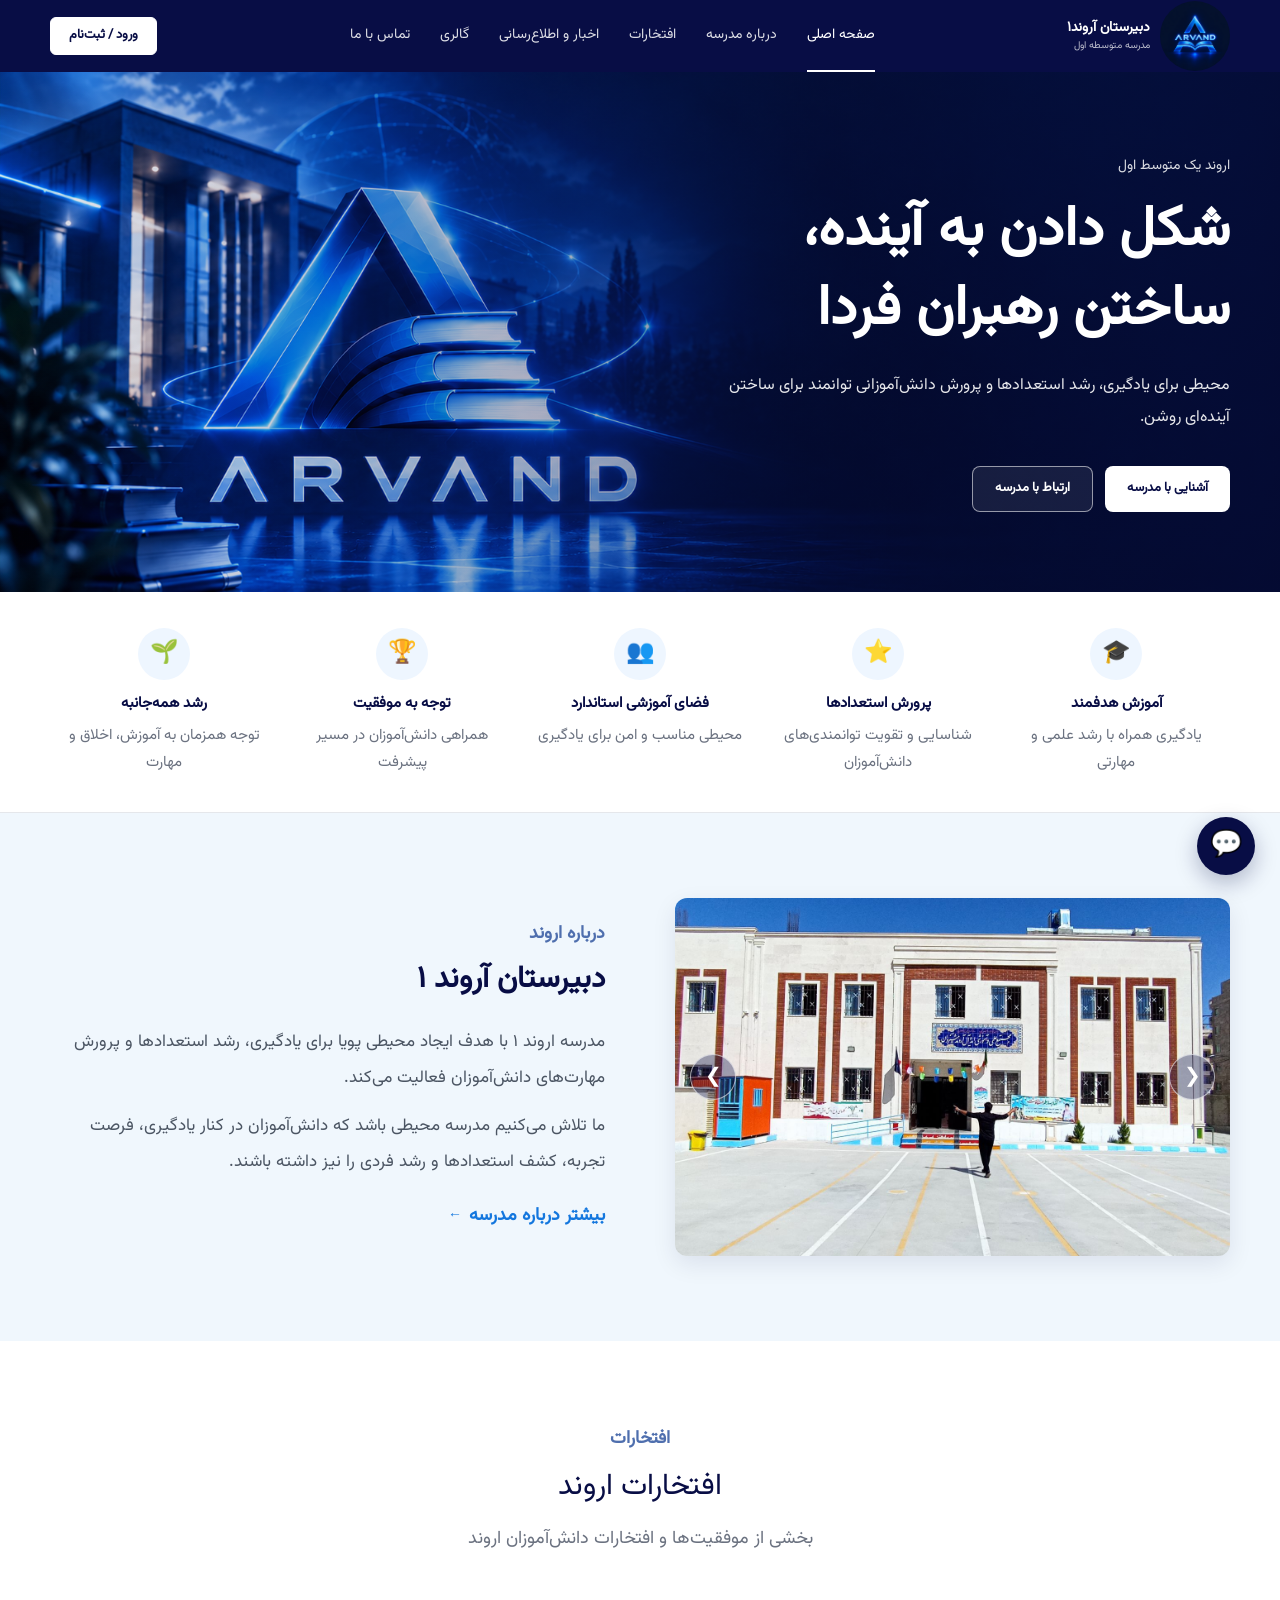
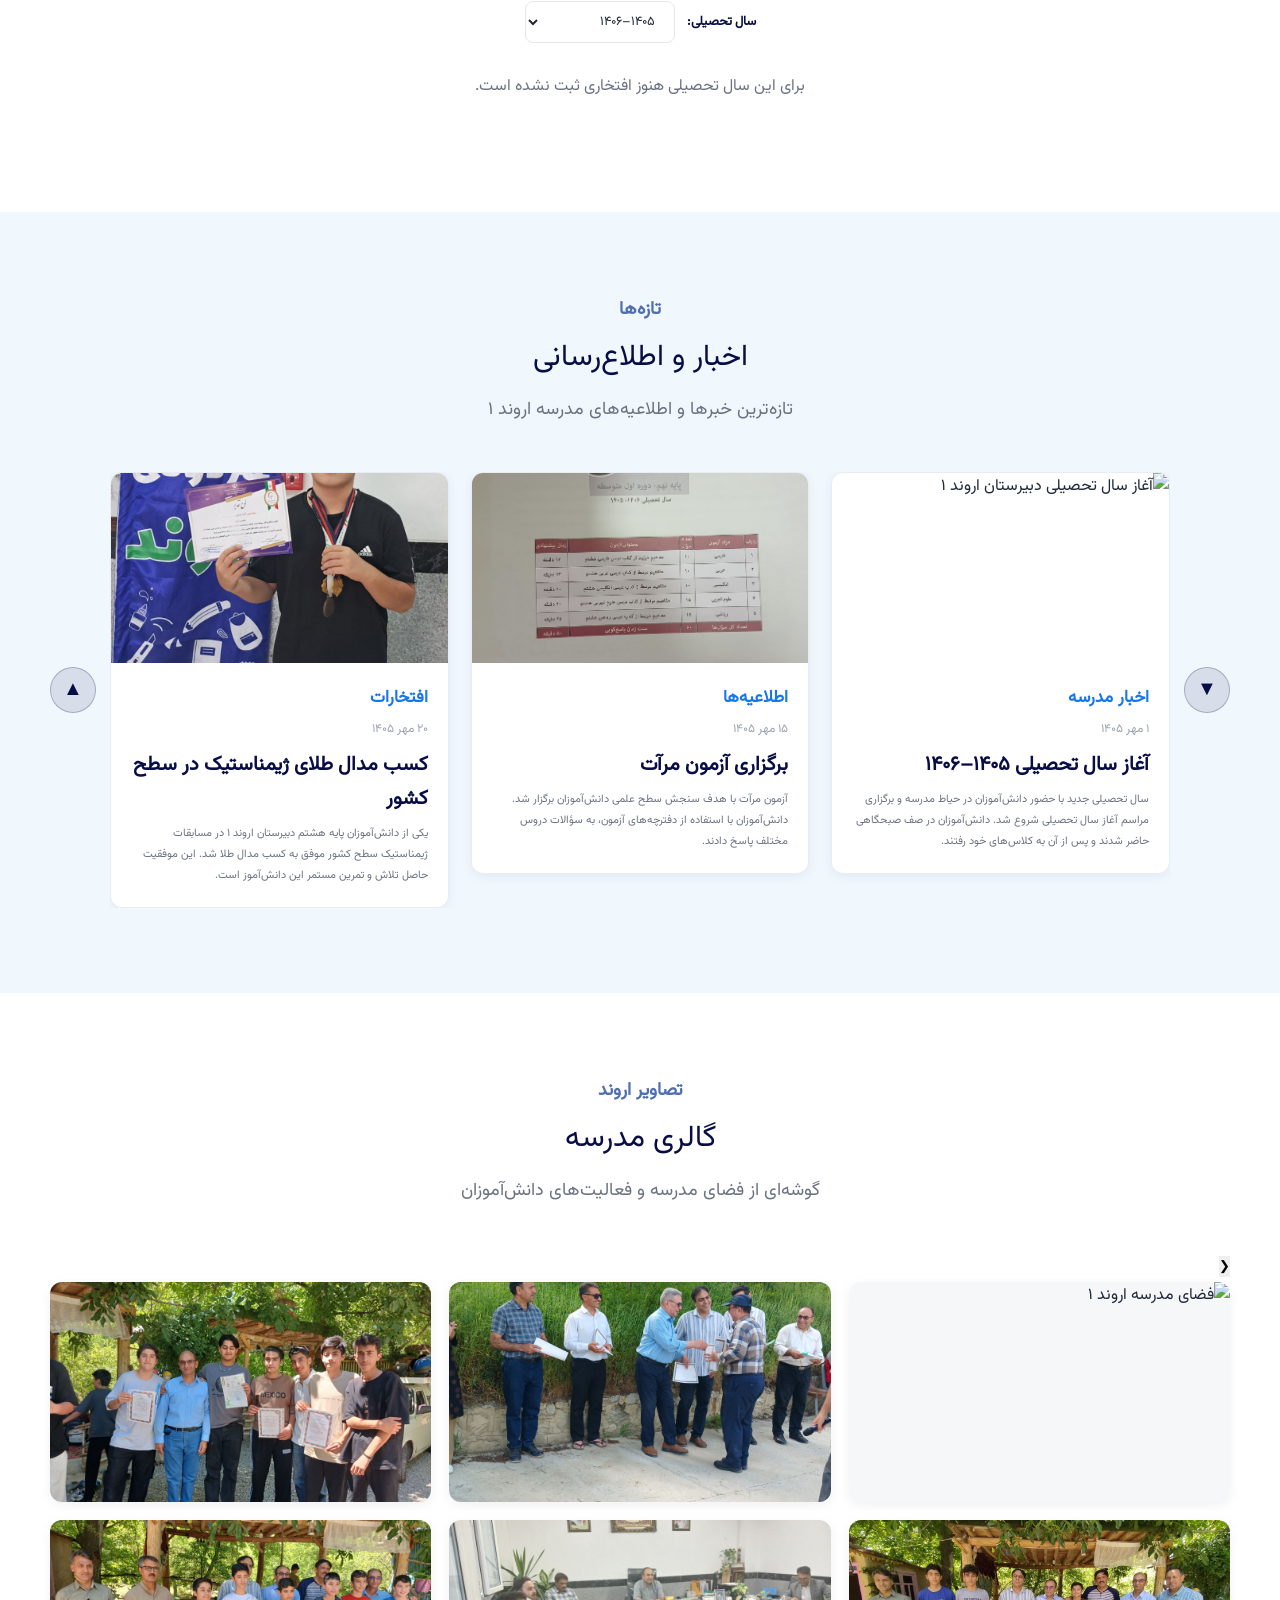
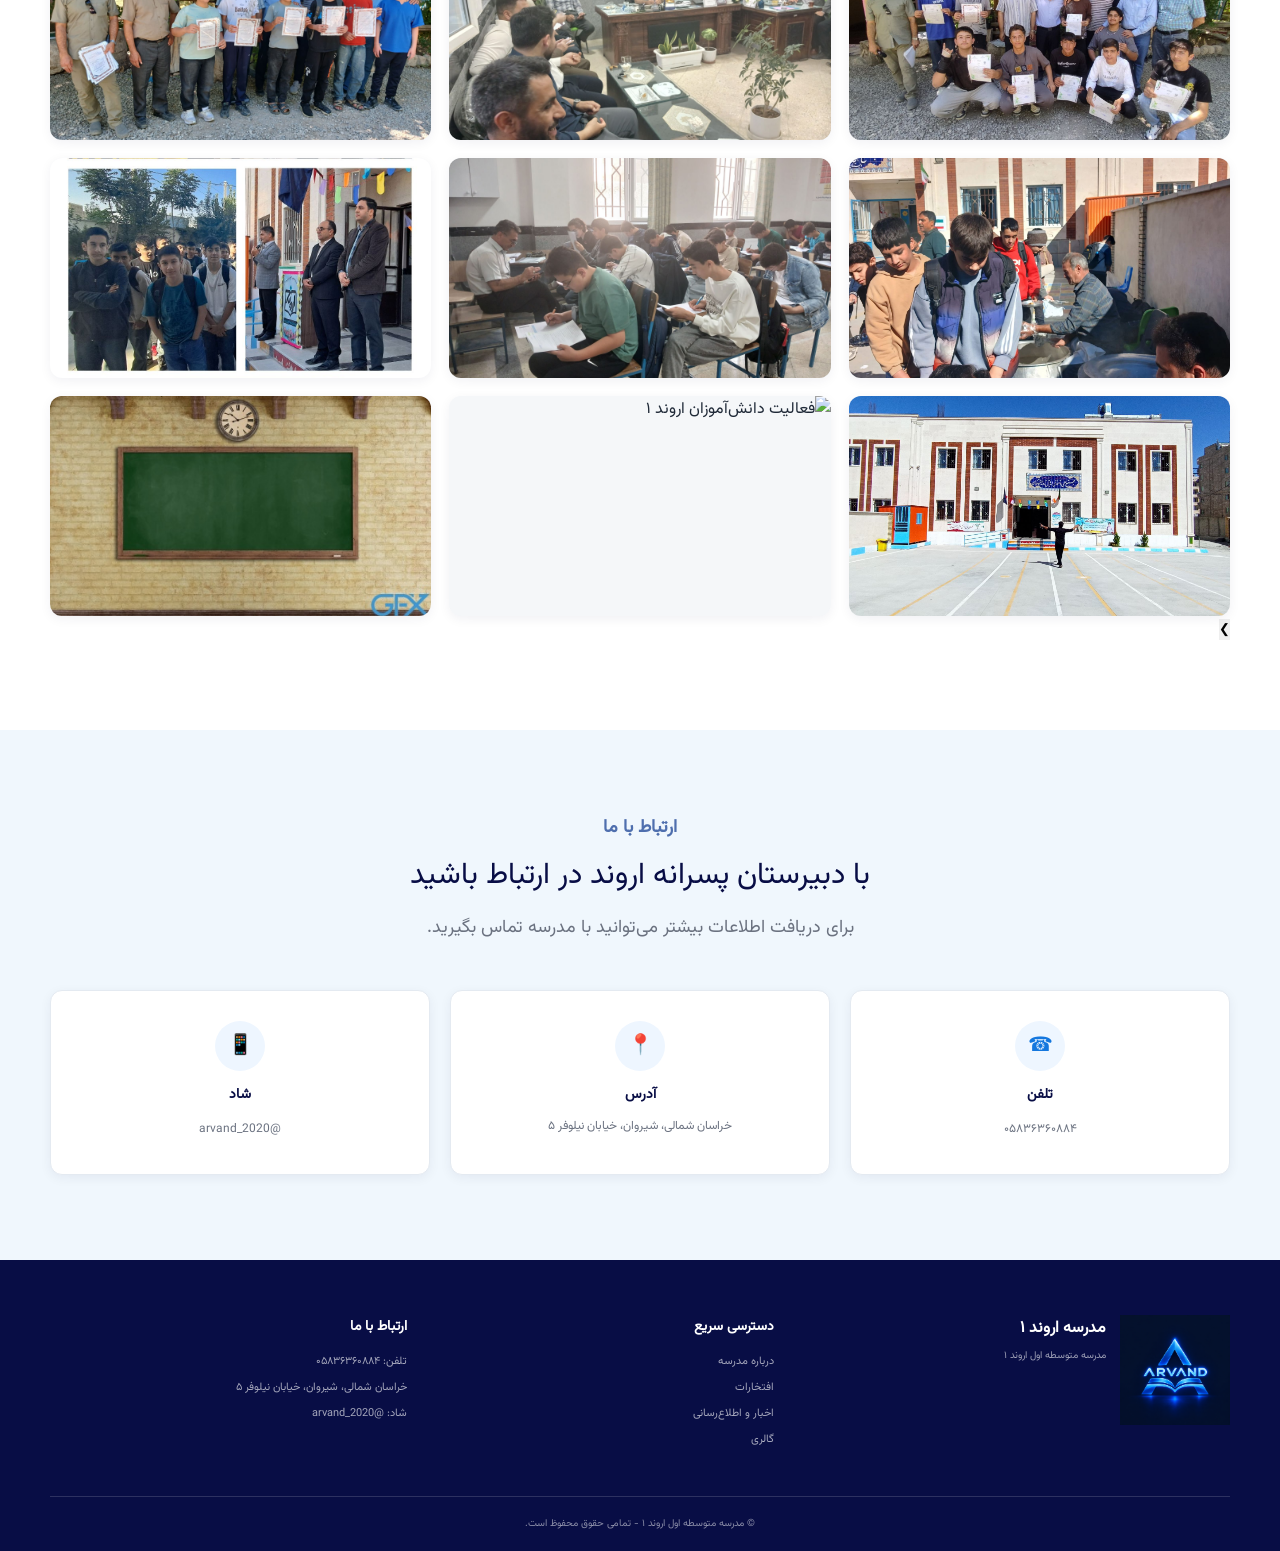
==== commit 07bbde25: "افزودن دبیران جدید، عکس‌های گالری و به‌روزرسانی سایت" ====
--- a/index.html
+++ b/index.html
@@ -29,7 +29,7 @@
             <a href="#home" class="logo" aria-label="مدرسه اروند ۱">
 
                 <img
-                    src="images/logo.jpg"
+                    src="images/loggoo.png"
                     alt="لوگوی مدرسه اروند ۱"
                     class="logo-image"
                 >
@@ -159,7 +159,7 @@
             <div class="hero-background">
 
                 <img
-                    src="images/LOGGO.png"
+                    src="images/logo.png"
                     alt="تصویر هویت بصری مدرسه اروند ۱"
                     class="hero-image"
                 >
@@ -591,167 +591,182 @@
                     <div class="news-cards">
 
 
-                    <article
-                        class="news-card"
-                        data-news="0"
-                    >
-
-                        <div class="news-image">
-
-                            <img
-                                src="images/news-1.jpg"
-                                alt="اخبار مدرسه اروند ۱"
-                            >
-
-                        </div>
-
-
-                        <div class="news-content">
-
-                            <span class="news-category">
-                                اخبار مدرسه
-                            </span>
-
-                            <time
-                                class="news-date"
-                                datetime="2026-09-01"
-                            >
-                                ۱۱ شهریور ۱۴۰۵
-                            </time>
-
-                            <h3 style="font-size: 20px;">
-                                آخرین خبرها و رویدادهای مدرسه اروند ۱
-                            </h3>
-
-                            <p>
-                                در این بخش می‌توانید آخرین خبرها،
-                                رویدادها و اتفاقات مهم مدرسه را دنبال کنید.
-                            </p>
-
-                        </div>
-
-                    </article>
-
-
-                    <article
-                        class="news-card"
-                        data-news="1"
-                    >
-
-                        <div class="news-image">
-
-                            <img
-                                src="images/news-2.jpg"
-                                alt="اطلاعیه مدرسه اروند ۱"
-                            >
-
-                        </div>
-
-
-                        <div class="news-content">
-
-                            <span class="news-category">
-                                اطلاعیه‌ها
-                            </span>
-
-                            <time
-                                class="news-date"
-                                datetime="2026-09-05"
-                            >
-                                ۱۵ شهریور ۱۴۰۵
-                            </time>
-
-                            <h3 style="font-size:20px ;">
-                                اطلاعیه‌های مهم مدرسه
-                            </h3>
-
-                            <p>
-                                اطلاعیه‌های مهم مدرسه را از این بخش دنبال کنید.
-                            </p>
-
-                        </div>
-
-                    </article>
-
-
-                    <article
-                        class="news-card"
-                        data-news="2"
-                    >
-
-                        <div class="news-image">
-
-                            <img
-                                src="images/news-3.jpg"
-                                alt="رویداد مدرسه اروند ۱"
-                            >
-
-                        </div>
-
-
-                        <div class="news-content">
-
-                            <span class="news-category">
-                                رویدادهای اروند
-                            </span>
-
-                            <time
-                                class="news-date"
-                                datetime="2026-09-10"
-                            >
-                                ۲۰ شهریور ۱۴۰۵
-                            </time>
-
-                            <h3 style="font-size: 20px;">
-                                برنامه‌ها و فعالیت‌های مدرسه
-                            </h3>
-
-
-                            <p>
-                                گزارش برنامه‌ها و فعالیت‌های دانش‌آموزان اروند.
-                            </p>
-                        </div>
-
-                    </article>
-                    <article
-                    class="news-card"
-                    data-news="3"
-                >
-
-                    <div class="news-image">
-
-                        <img
-                            src="images/news-4.jpg"
-                            alt="خبر جدید مدرسه اروند ۱"
-                        >
-
-                    </div>
-
-
-                    <div class="news-content">
-
-                        <span class="news-category">
-                            اخبار مدرسه
-                        </span>
-
-                        <time
-                            class="news-date"
-                            datetime="2026-09-15"
-                        >
-                            ۲۵ شهریور ۱۴۰۵
-                        </time>
-
-                        <h3 style="font-size: 20px;">
-                            خبر جدید مدرسه اروند ۱
-                        </h3>
-
-                        <p>
-                            متن این خبر جدید در این قسمت قرار می‌گیرد.
-                        </p>
-
-                    </div>
-
-                </article>
+                   
+                <article
+                class="news-card"
+                data-news="0"
+            >
+
+                <div class="news-image">
+
+                    <img
+                        src="images/news-5.jpg"
+                        alt="آغاز سال تحصیلی دبیرستان اروند ۱"
+                    >
+
+                </div>
+
+
+                <div class="news-content">
+
+                    <span class="news-category">
+                        اخبار مدرسه
+                    </span>
+
+                    <time
+                        class="news-date"
+                        datetime="2026-09-23"
+                    >
+                        ۱ مهر ۱۴۰۵
+                    </time>
+
+                    <h3 style="font-size: 20px;">
+                        آغاز سال تحصیلی ۱۴۰۵–۱۴۰۶
+                    </h3>
+
+                    <p>
+                        سال تحصیلی جدید با حضور دانش‌آموزان در حیاط مدرسه و برگزاری مراسم آغاز سال تحصیلی شروع شد. دانش‌آموزان در صف صبحگاهی حاضر شدند و پس از آن به کلاس‌های خود رفتند.
+                    </p>
+
+                </div>
+
+            </article>
+
+
+            <article
+                class="news-card"
+                data-news="1"
+            >
+
+                <div class="news-image">
+
+                    <img
+                        src="images/news-6.jpg"
+                        alt="برگزاری آزمون مرآت در دبیرستان اروند ۱"
+                    >
+
+                </div>
+
+
+                <div class="news-content">
+
+                    <span class="news-category">
+                        اطلاعیه‌ها
+                    </span>
+
+                    <time
+                        class="news-date"
+                        datetime="2026-10-07"
+                    >
+                        ۱۵ مهر ۱۴۰۵
+                    </time>
+
+                    <h3 style="font-size: 20px;">
+                        برگزاری آزمون مرآت
+                    </h3>
+
+                    <p>
+                        آزمون مرآت با هدف سنجش سطح علمی دانش‌آموزان برگزار شد. دانش‌آموزان با استفاده از دفترچه‌های آزمون، به سؤالات دروس مختلف پاسخ دادند.
+                    </p>
+
+                </div>
+
+            </article>
+            <div class="news-gallery" hidden>
+
+                <img
+                    src="images/news-6-1.jpg"
+                    alt="آزمون مرآت - تصویر ۱"
+                >
+
+                <img
+                    src="images/news-6-2.jpg"
+                    alt="آزمون مرآت - تصویر ۲"
+                >
+
+            </div>
+
+
+            <article
+                class="news-card"
+                data-news="2"
+            >
+
+                <div class="news-image">
+
+                    <img
+                        src="images/news-7.jpg"
+                        alt="کسب مدال طلای ژیمناستیک توسط دانش‌آموز اروند ۱"
+                    >
+
+                </div>
+
+
+                <div class="news-content">
+
+                    <span class="news-category">
+                        افتخارات
+                    </span>
+
+                    <time
+                        class="news-date"
+                        datetime="2026-10-12"
+                    >
+                        ۲۰ مهر ۱۴۰۵
+                    </time>
+
+                    <h3 style="font-size: 20px;">
+                        کسب مدال طلای ژیمناستیک در سطح کشور
+                    </h3>
+
+                    <p>
+                        یکی از دانش‌آموزان پایه هشتم دبیرستان اروند ۱ در مسابقات ژیمناستیک سطح کشور موفق به کسب مدال طلا شد. این موفقیت حاصل تلاش و تمرین مستمر این دانش‌آموز است.
+                    </p>
+
+                </div>
+
+            </article>
+
+
+            <article
+                class="news-card"
+                data-news="3"
+            >
+
+                <div class="news-image">
+
+                    <img
+                        src="images/news-8.jpg"
+                        alt="جلسه انجمن اولیا و دبیران دبیرستان اروند ۱"
+                    >
+
+                </div>
+
+
+                <div class="news-content">
+
+                    <span class="news-category">
+                        اطلاعیه‌ها
+                    </span>
+
+                    <time
+                        class="news-date"
+                        datetime="2026-10-17"
+                    >
+                        ۲۵ مهر ۱۴۰۵
+                    </time>
+
+                    <h3 style="font-size: 20px;">
+                        دعوت به جلسه انجمن اولیا و دبیران
+                    </h3>
+
+                    <p>
+                        جلسه انجمن اولیا و دبیران با هدف بررسی وضعیت تحصیلی دانش‌آموزان و هماهنگی بیشتر میان خانواده و مدرسه برگزار می‌شود. حضور اولیا در این جلسه ضروری است. زمان و مکان جلسه متعاقباً اعلام خواهد شد.
+                    </p>
+
+                </div>
+
+            </article>
 
 
                 </div>
@@ -818,6 +833,80 @@
                         >
 
                     </div>
+                    <div
+                    class="gallery-item"
+                    data-gallery="6"
+                >
+
+                    <img
+                        src="images/a.jpg"
+                        alt="تصویر گالری مدرسه اروند ۱"
+                    >
+
+                </div>
+
+
+                <div
+                    class="gallery-item"
+                    data-gallery="7"
+                >
+
+                    <img
+                        src="images/b.jpg"
+                        alt="تصویر گالری مدرسه اروند ۱"
+                    >
+
+                </div>
+
+
+                <div
+                    class="gallery-item"
+                    data-gallery="8"
+                >
+
+                    <img
+                        src="images/c.jpg"
+                        alt="تصویر گالری مدرسه اروند ۱"
+                    >
+
+                </div>
+
+
+                <div
+                    class="gallery-item"
+                    data-gallery="9"
+                >
+
+                    <img
+                        src="images/d.jpg"
+                        alt="تصویر گالری مدرسه اروند ۱"
+                    >
+
+                </div>
+
+
+                <div
+                    class="gallery-item"
+                    data-gallery="10"
+                >
+
+                    <img
+                        src="images/e.jpg"
+                        alt="تصویر گالری مدرسه اروند ۱"
+                    >
+
+                </div>
+                <div
+                    class="gallery-item"
+                    data-gallery="10"
+                >
+
+                    <img
+                        src="images/aa.jpg"
+                        alt="تصویر گالری مدرسه اروند ۱"
+                    >
+
+                </div>
 
 
                     <div
@@ -826,7 +915,7 @@
                     >
 
                         <img
-                            src="images/gallery-2.jpg"
+                            src="images/news-6-1.jpg"
                             alt="فعالیت دانش‌آموزان اروند ۱"
                         >
 
@@ -839,7 +928,7 @@
                     >
 
                         <img
-                            src="images/gallery-3.jpg"
+                            src="images/news5.jpg"
                             alt="فعالیت دانش‌آموزان اروند ۱"
                         >
 
@@ -852,7 +941,7 @@
                     >
 
                         <img
-                            src="images/gallery-4.jpg"
+                            src="images/about.jpg"
                             alt="فضای آموزشی مدرسه اروند ۱"
                         >
 
@@ -883,6 +972,7 @@
                         >
 
                     </div>
+                    
 
 
                 </div>
@@ -1011,7 +1101,7 @@
                 <div class="footer-brand">
 
                     <img
-                        src="images/logo.jpg"
+                        src="images/loggoo.png"
                         alt="لوگوی مدرسه اروند ۱"
                     >
 
@@ -1129,7 +1219,6 @@
                 &#10094;
             </button>
 
-
             <div class="news-modal-body">
 
                 <img
@@ -1147,6 +1236,12 @@
                     <h2 id="modalNewsTitle"></h2>
 
                     <p id="modalNewsText"></p>
+
+                    <!-- 👇 گالری عکس‌های اضافی 👇 -->
+                    <div
+                        class="news-modal-gallery"
+                        id="modalNewsGallery"
+                    ></div>
 
                 </div>
 
--- a/style.css
+++ b/style.css
@@ -138,8 +138,8 @@
 }
 
 .logo-image {
-    width: 42px;
-    height: 42px;
+    width: 70px;
+    height: 70px;
     object-fit: cover;
     border-radius: 50%;
 }
@@ -1331,8 +1331,8 @@
 }
 
 .footer-brand img {
-    width: 55px;
-    height: 55px;
+    width: 110px;
+    height: 110px;
     object-fit: contain;
 }
 
@@ -1424,8 +1424,11 @@
 
 .about-stats-grid {
     display: grid;
-    grid-template-columns: repeat(4, 1fr);
+    grid-template-columns: repeat(3, 1fr);
     gap: 22px;
+
+    max-width: 800px;
+    margin: 0 auto;
 }
 
 .about-stat {
@@ -1584,6 +1587,7 @@
 .news-modal-body {
     display: grid;
     grid-template-columns: 1fr 1fr;
+    height: 82vh;
     max-height: 82vh;
 }
 
@@ -1591,13 +1595,15 @@
     width: 100%;
     height: 100%;
     min-height: 420px;
-    object-fit: cover;
+    object-fit: contain;
+    background: var(--background-light);
 }
 
 .news-modal-text {
     overflow-y: auto;
-    padding: 55px 40px;
-    align-self: center;
+    padding: 45px 40px;
+    align-self: stretch;
+    max-height: 82vh;
 }
 
 .news-modal-text span {
@@ -1626,6 +1632,29 @@
     color: var(--text-light);
     font-size: 13px;
     line-height: 2.1;
+}
+.news-modal-gallery {
+    display: grid;
+    grid-template-columns: repeat(2, 1fr);
+    gap: 10px;
+
+    margin-top: 20px;
+}
+
+.news-modal-gallery img {
+    width: 100%;
+    height: 140px;
+
+    object-fit: cover;
+
+    border-radius: var(--radius-sm);
+    cursor: pointer;
+
+    transition: transform 0.25s ease;
+}
+
+.news-modal-gallery img:hover {
+    transform: scale(1.03);
 }
 
 .news-modal-close,
@@ -2856,7 +2885,13 @@
 .staff-card {
     flex: 0 1 180px;
     min-width: 0;
+    height: 200px;
     padding: 12px 8px;
+
+    display: flex;
+    flex-direction: column;
+    align-items: center;
+    justify-content: flex-start;
 
     text-align: center;
     color: var(--white);
